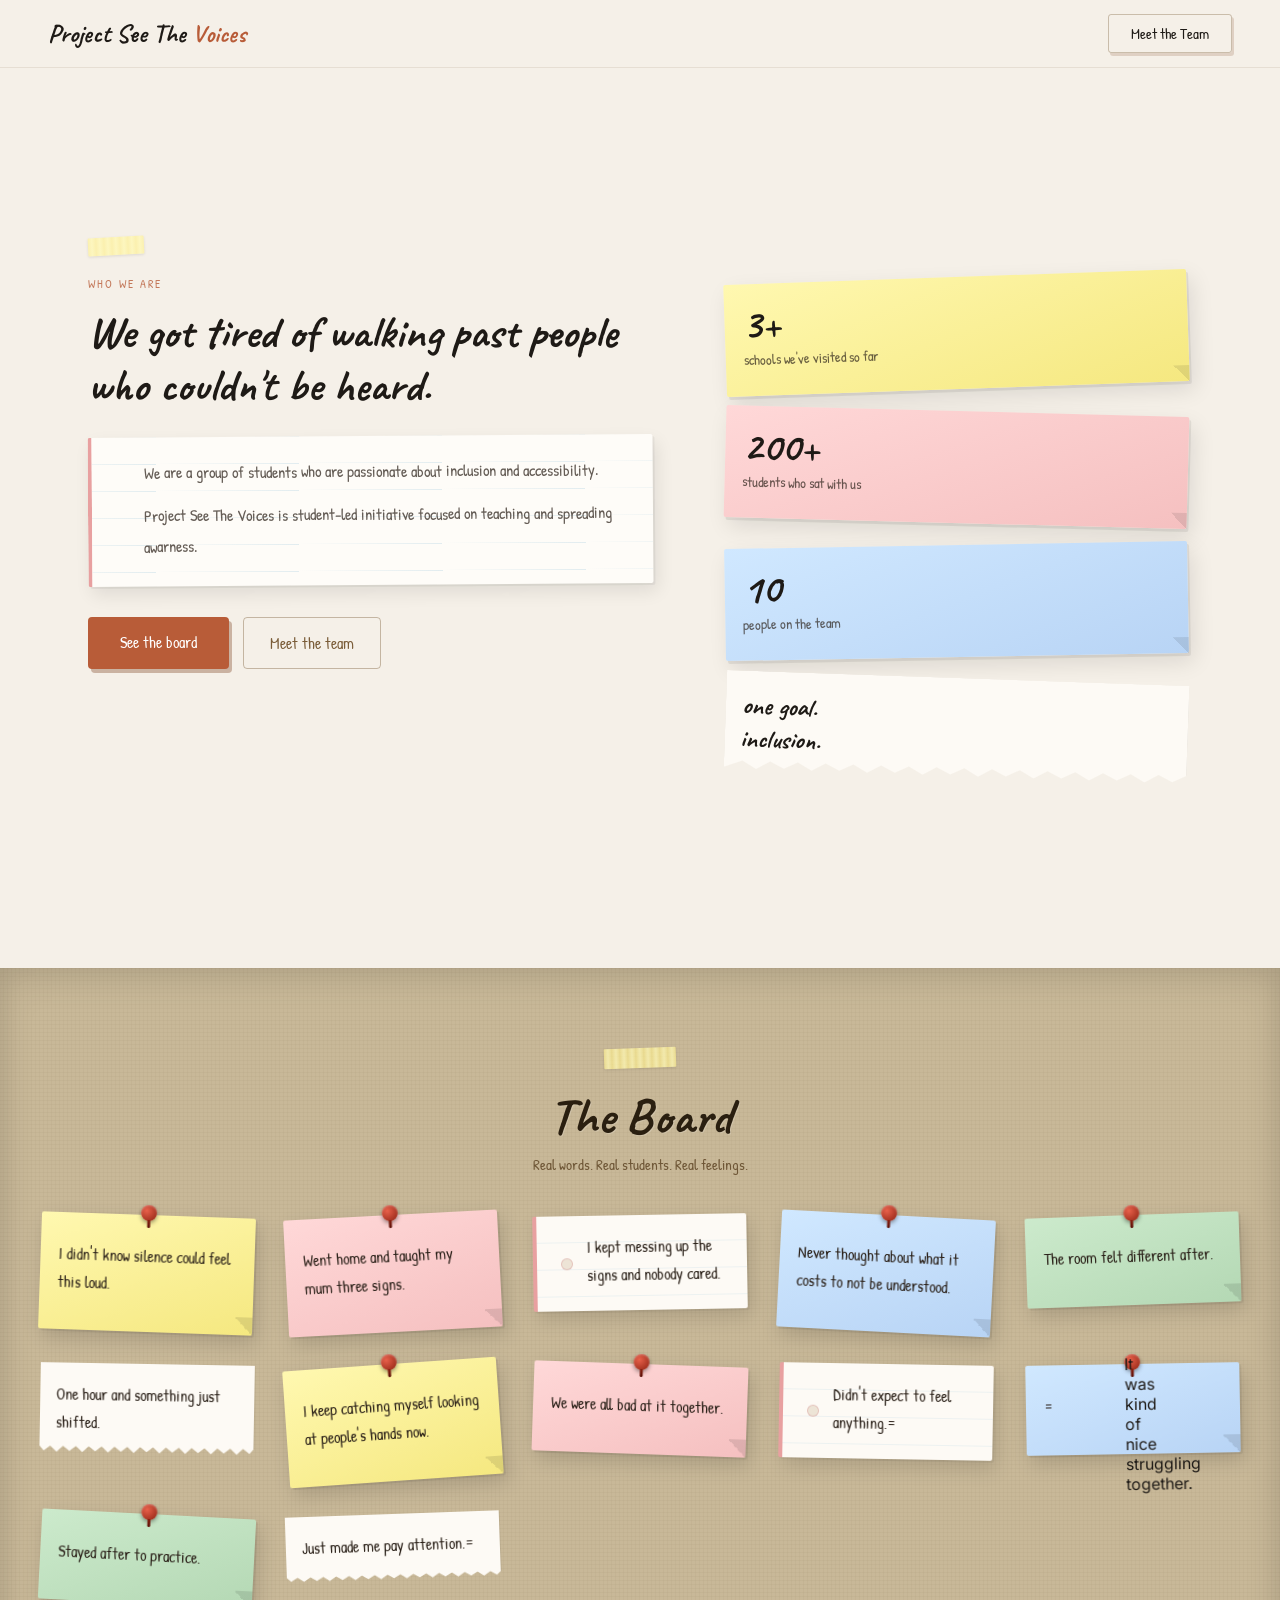
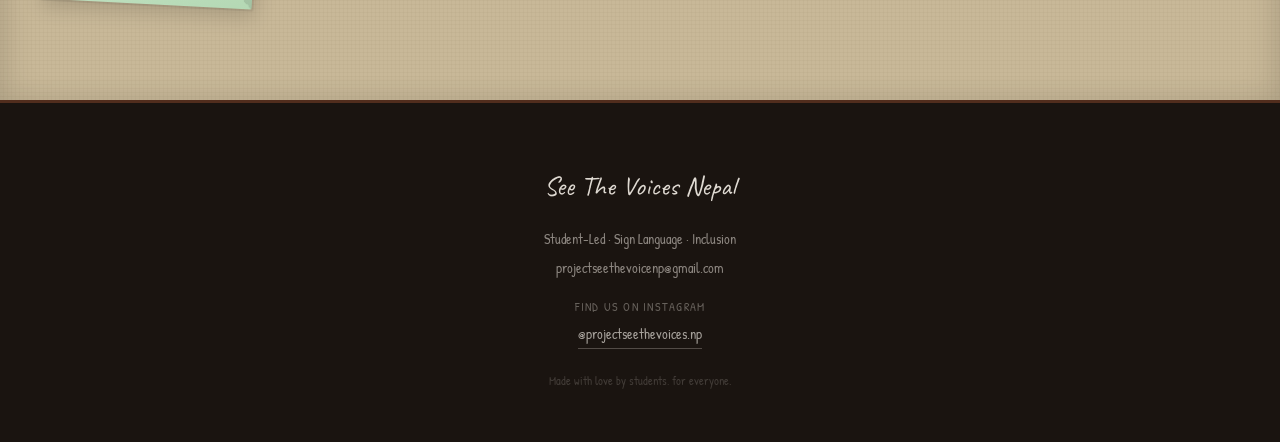
==== index.html @ e5a59760 "Adjusted the board" ====
<!DOCTYPE html>
<html lang="en">
<head>
  <meta charset="UTF-8" />
  <meta name="viewport" content="width=device-width, initial-scale=1.0"/>
  <title>Project See The Voices Nepal</title>
  <link rel="icon" type="image/png" href="images/logo.png" />
  <link rel="stylesheet" href="style.css" />
  <link href="https://fonts.googleapis.com/css2?family=Caveat:wght@400;600;700&family=Patrick+Hand&family=Inter:wght@300;400;500;600&display=swap" rel="stylesheet"/>
</head>
<body>

  <nav>
    <div class="nav-logo">Project See The<span> Voices</span></div>
    <a href="Sections/team.html" class="nav-team-btn">Meet the Team</a>
  </nav>

  <section class="about-section" id="about">
    <div class="about-inner">

      <div class="about-left">
        <div class="about-tape"></div>
        <p class="about-label">who we are</p>
        <h2>We got tired of walking past people who couldn't be heard.</h2>
        <div class="about-body-paper">
          <div class="paper-lines"></div>
          <p>We are a group of students who are passionate about inclusion and accessibility.</p>
          <p>Project See The Voices is student-led initiative focused on teaching and spreading awarness.</p>
        </div>
        <div class="about-btns">
          <a href="#board" class="btn-solid">See the board</a>
          <a href="Sections/team.html" class="btn-outline">Meet the team</a>
        </div>
      </div>

      <div class="about-right">

        <div class="about-note yellow" style="--r:-2deg;">
          <div class="stat-tape"></div>
          <span class="about-note-num">3+</span>
          <p>schools we've visited so far</p>
        </div>

        <div class="about-note pink" style="--r:1.5deg;">
          <div class="stat-tape"></div>
          <span class="about-note-num">200+</span>
          <p>students who sat with us</p>
        </div>

        <div class="about-note blue" style="--r:-1deg;">
          <div class="stat-tape"></div>
          <span class="about-note-num">10</span>
          <p>people on the team</p>
        </div>

        <div class="about-note-torn" style="--r:2deg;">
          <p>one goal.<br/>inclusion.</p>
        </div>

      </div>

    </div>
  </section>

  <section class="board-section" id="board">
    <div class="board-label">
      <div class="board-tape"></div>
      <h2>The Board</h2>
      <p>Real words. Real students. Real feelings.</p>
    </div>
    <div class="board" id="board-grid">

      <div class="note yellow" data-f="experience" style="--r:2deg;--delay:0s">
        <div class="pushpin"></div>
        <p>I didn't know silence could feel this loud.</p>
      </div>

      <div class="note pink" data-f="message" style="--r:-3deg;--delay:0.05s">
        <div class="pushpin"></div>
        <p>Went home and taught my mum three signs.</p>
      </div>

      <div class="note-paper" data-f="experience" style="--r:-1deg;--delay:0.1s">
        <div class="paper-lines"></div>
        <div class="paper-hole"></div>
        <p>I kept messing up the signs and nobody cared.</p>
      </div>

      <div class="note blue" data-f="learning" style="--r:3deg;--delay:0.15s">
        <div class="pushpin"></div>
        <p>Never thought about what it costs to not be understood.</p>
      </div>

      <div class="note green" data-f="message" style="--r:-2deg;--delay:0.2s">
        <div class="pushpin"></div>
        <p>The room felt different after.</p>
      </div>

      <div class="note-torn" data-f="message" style="--r:1deg;--delay:0.25s">
        <p>One hour and something just shifted.</p>
      </div>

      <div class="note yellow" data-f="learning" style="--r:-4deg;--delay:0.3s">
        <div class="pushpin"></div>
        <p>I keep catching myself looking at people's hands now.</p>
      </div>

      <div class="note pink" data-f="experience" style="--r:2deg;--delay:0.35s">
        <div class="pushpin"></div>
        <p>We were all bad at it together.</p>
      </div>

      <div class="note-paper" data-f="message" style="--r:1deg;--delay:0.4s">
        <div class="paper-lines"></div>
        <div class="paper-hole"></div>
        <p>Didn't expect to feel anything.=</p>
      </div>

      <div class="note blue" data-f="learning" style="--r:-1deg;--delay:0.45s">
        <div class="pushpin">It was kind of nice struggling together.</div>
        <p>=</p>
      </div>

      <div class="note green" data-f="experience" style="--r:3deg;--delay:0.5s">
        <div class="pushpin"></div>
        <p>Stayed after to practice.</p>
      </div>

      <div class="note-torn" data-f="experience" style="--r:-2deg;--delay:0.55s">
        <p>Just made me pay attention.=</p>
      </div>

    </div>
  </section>

  <footer id="contact">
    <p class="f-logo">See The Voices Nepal</p>
    <p>Student-Led · Sign Language · Inclusion</p>
    <p>projectseethevoicenp@gmail.com</p>
    <p class="f-insta-label">Find us on Instagram</p>
    <a href="https://www.instagram.com/projectseethevoices.np/" target="_blank" class="f-insta">@projectseethevoices.np</a>
    <p class="f-small">Made with love by students, for everyone.</p>
  </footer>

  <script src="script.js"></script>
</body>
</html>
---- style.css ----
*, *::before, *::after { box-sizing: border-box; margin: 0; padding: 0; }

:root {
  --cream: #F5F0E8;
  --beige: #EAE3D2;
  --brown: #7A5C38;
  --charcoal: #1E1A16;
  --terra: #B85C38;
  --yellow: #F9EFA0;
  --pink: #F5CECE;
  --blue: #C8DFF5;
  --green: #C8E8C8;
  --ink: #2A2018;
  --sh: rgba(30,20,10,0.13);
}

html { scroll-behavior: smooth; }

body {
  font-family: 'Inter', sans-serif;
  background: var(--cream);
  color: var(--charcoal);
  overflow-x: hidden;
}

nav {
  display: flex;
  align-items: center;
  justify-content: space-between;
  padding: 14px 48px;
  background: var(--cream);
  border-bottom: 1.5px solid rgba(122,92,56,0.12);
  position: sticky;
  top: 0;
  z-index: 300;
}

.nav-logo {
  font-family: 'Caveat', cursive;
  font-size: 1.6rem;
  font-weight: 700;
  color: var(--charcoal);
}
.nav-logo span { color: var(--terra); }

.nav-team-btn {
  font-family: 'Patrick Hand', cursive;
  font-size: 0.95rem;
  text-decoration: none;
  color: var(--charcoal);
  border: 1.5px solid rgba(122,92,56,0.35);
  padding: 8px 22px;
  border-radius: 3px;
  box-shadow: 2px 3px 0 rgba(122,60,30,0.18);
  transition: transform 0.15s, box-shadow 0.15s, background 0.15s;
  background: transparent;
}
.nav-team-btn:hover {
  background: var(--terra);
  color: #fff;
  border-color: var(--terra);
  transform: translate(-1px, -2px);
  box-shadow: 3px 5px 0 rgba(122,60,30,0.3);
}

.hero {
  min-height: 100vh;
  display: flex;
  flex-direction: column;
  align-items: center;
  justify-content: center;
  text-align: center;
  padding: 80px 24px 48px;
  position: relative;
  overflow: hidden;
  background: var(--cream);
}

.tape {
  position: absolute;
  height: 26px;
  border-radius: 1px;
  pointer-events: none;
  background: repeating-linear-gradient(
    90deg,
    rgba(255,240,140,0.55) 0px,
    rgba(255,248,180,0.72) 4px,
    rgba(255,240,140,0.55) 8px
  );
  box-shadow: 0 1px 3px rgba(0,0,0,0.08);
}
.t1 { width: 96px; top: 12%; left: 8%; transform: rotate(-11deg); }
.t2 { width: 72px; bottom: 18%; right: 7%; transform: rotate(7deg); }

.sticker {
  position: absolute;
  font-family: 'Patrick Hand', cursive;
  font-size: 0.88rem;
  padding: 10px 14px;
  border-radius: 2px;
  line-height: 1.5;
  pointer-events: none;
  box-shadow: 2px 2px 0 rgba(0,0,0,0.07), 3px 5px 14px rgba(0,0,0,0.1);
}
.sticker::after {
  content: '';
  position: absolute;
  bottom: 0; right: 0;
  width: 14px; height: 14px;
  background: linear-gradient(225deg, rgba(0,0,0,0.09) 50%, transparent 50%);
}
.st1 { background: var(--yellow); bottom: 22%; left: 5%; transform: rotate(-7deg); }
.st3 { background: var(--blue); top: 15%; left: 7%; transform: rotate(-2deg); font-size: 0.8rem; }

.hero-center { position: relative; z-index: 2; max-width: 660px; }

.hero-eyebrow {
  font-family: 'Patrick Hand', cursive;
  font-size: 0.82rem;
  letter-spacing: 0.14em;
  text-transform: uppercase;
  color: var(--brown);
  opacity: 0.7;
  margin-bottom: 20px;
}

.hero-center h1 {
  font-family: 'Caveat', cursive;
  font-size: clamp(3.6rem, 10vw, 7.2rem);
  font-weight: 700;
  line-height: 1.04;
  color: var(--charcoal);
  margin-bottom: 24px;
}
.hero-center h1 em {
  color: var(--terra);
  font-style: normal;
  text-decoration: underline;
  text-decoration-color: rgba(184,92,56,0.3);
  text-underline-offset: 6px;
  text-decoration-thickness: 3px;
}

.hero-headline-wrap {
  position: relative;
  display: inline-block;
  margin-bottom: 28px;
}

.headline-tape {
  width: 52px;
  height: 18px;
  border-radius: 1px;
  margin-bottom: 10px;
  transform: rotate(-2deg);
  background: repeating-linear-gradient(
    90deg,
    rgba(255,240,140,0.62) 0px,
    rgba(255,248,180,0.78) 4px,
    rgba(255,240,140,0.62) 8px
  );
  box-shadow: 0 1px 3px rgba(0,0,0,0.1);
}

.hero-note {
  position: relative;
  background: #FEFCF8;
  max-width: 440px;
  margin: 0 auto 36px;
  padding: 18px 20px 22px 20px;
  border-radius: 2px;
  border-left: 4px solid #E8A0A0;
  box-shadow: 2px 2px 0 rgba(0,0,0,0.05), 4px 8px 18px rgba(0,0,0,0.1);
  transform: rotate(-0.5deg);
  text-align: left;
  overflow: hidden;
}

.hero-note-lines {
  position: absolute;
  inset: 0;
  background-image: repeating-linear-gradient(
    transparent, transparent 26px,
    rgba(160,200,220,0.3) 27px
  );
  pointer-events: none;
}

.hero-note p {
  font-family: 'Patrick Hand', cursive;
  font-size: 1rem;
  line-height: 1.85;
  color: var(--ink);
  opacity: 0.78;
  position: relative;
  z-index: 1;
}

.hero-btns { display: flex; gap: 14px; justify-content: center; flex-wrap: wrap; }

.btn-solid {
  background: var(--terra);
  color: #fff;
  padding: 14px 32px;
  border-radius: 4px;
  text-decoration: none;
  font-family: 'Patrick Hand', cursive;
  font-size: 1rem;
  box-shadow: 3px 4px 0 rgba(122,60,30,0.35);
  transition: transform 0.15s, box-shadow 0.15s;
}
.btn-solid:hover { transform: translate(-1px,-2px); box-shadow: 4px 6px 0 rgba(122,60,30,0.35); }
.btn-solid:active { transform: translate(1px,1px); box-shadow: 1px 2px 0 rgba(122,60,30,0.35); }

.btn-outline {
  background: transparent;
  color: var(--brown);
  padding: 14px 26px;
  border-radius: 4px;
  text-decoration: none;
  font-family: 'Patrick Hand', cursive;
  font-size: 1rem;
  border: 1.5px solid rgba(122,92,56,0.4);
  transition: background 0.2s, border-color 0.2s;
}
.btn-outline:hover { background: rgba(122,92,56,0.06); border-color: var(--brown); }

.about-section {
  min-height: 100vh;
  padding: 88px 52px 96px 48px;
  background: var(--cream);
  border-top: none;
  display: flex;
  align-items: center;
}

.about-inner {
  max-width: 1100px;
  margin: 0 auto;
  display: grid;
  grid-template-columns: 1.1fr 0.9fr;
  gap: 72px;
  align-items: start;
  width: 100%;
}

.about-left { position: relative; }

.about-tape {
  width: 56px;
  height: 18px;
  margin-bottom: 20px;
  transform: rotate(-3deg);
  border-radius: 1px;
  background: repeating-linear-gradient(
    90deg,
    rgba(255,240,140,0.62) 0px,
    rgba(255,248,180,0.78) 4px,
    rgba(255,240,140,0.62) 8px
  );
  box-shadow: 0 1px 3px rgba(0,0,0,0.1);
}

.about-label {
  font-family: 'Patrick Hand', cursive;
  font-size: 0.78rem;
  letter-spacing: 0.16em;
  text-transform: uppercase;
  color: var(--terra);
  opacity: 0.8;
  margin-bottom: 14px;
}

.about-left h2 {
  font-family: 'Caveat', cursive;
  font-size: clamp(1.9rem, 3.8vw, 2.8rem);
  font-weight: 700;
  color: var(--charcoal);
  line-height: 1.18;
  margin-bottom: 24px;
}

.about-body-paper {
  position: relative;
  background: #FEFCF8;
  padding: 20px 20px 24px 52px;
  border-left: 4px solid #E8A0A0;
  border-radius: 2px;
  box-shadow: 2px 2px 0 rgba(0,0,0,0.05), 4px 8px 18px rgba(0,0,0,0.09);
  transform: rotate(-0.4deg);
  overflow: hidden;
  margin-bottom: 32px;
}
.about-body-paper .paper-lines {
  position: absolute; inset: 0;
  background-image: repeating-linear-gradient(
    transparent, transparent 26px,
    rgba(160,200,220,0.3) 27px
  );
  pointer-events: none;
}
.about-body-paper p {
  font-family: 'Patrick Hand', cursive;
  font-size: 1.02rem;
  line-height: 1.9;
  color: var(--ink);
  opacity: 0.72;
  margin-bottom: 12px;
  position: relative;
  z-index: 1;
}
.about-body-paper p:last-child { margin-bottom: 0; }

.about-btns {
  display: flex;
  gap: 14px;
  flex-wrap: wrap;
}

.about-right {
  display: flex;
  flex-direction: column;
  gap: 22px;
  padding-top: 40px;
}

.about-note {
  padding: 20px 18px 26px;
  border-radius: 2px;
  box-shadow: 2px 3px 0 rgba(0,0,0,0.07), 5px 9px 22px rgba(0,0,0,0.1);
  transform: rotate(var(--r, 0deg));
  transition: transform 0.2s cubic-bezier(0.34,1.56,0.64,1);
  position: relative;
}
.about-note::after {
  content: '';
  position: absolute;
  bottom: 0; right: 0;
  width: 16px; height: 16px;
  background: linear-gradient(225deg, rgba(0,0,0,0.09) 50%, transparent 50%);
}
.about-note:hover {
  transform: rotate(0deg) scale(1.03) translateY(-3px);
  z-index: 10;
}
.about-note.yellow { background: linear-gradient(160deg, #FFF8B0, #F5E880); }
.about-note.pink   { background: linear-gradient(160deg, #FFD8D8, #F5C0C0); }
.about-note.blue   { background: linear-gradient(160deg, #D0E8FF, #B8D4F5); }

.about-note-num {
  font-family: 'Caveat', cursive;
  font-size: 2.6rem;
  font-weight: 700;
  color: var(--charcoal);
  line-height: 1;
  display: block;
  margin-bottom: 4px;
}

.about-note p {
  font-family: 'Patrick Hand', cursive;
  font-size: 0.9rem;
  color: var(--ink);
  opacity: 0.7;
  line-height: 1.4;
}

.about-note-torn {
  background: #FDFAF5;
  padding: 18px 16px 28px;
  box-shadow: 2px 2px 0 rgba(0,0,0,0.05), 4px 8px 18px rgba(0,0,0,0.1);
  transform: rotate(var(--r, 0deg));
  transition: transform 0.2s cubic-bezier(0.34,1.56,0.64,1);
  clip-path: polygon(
    0 0, 100% 0, 100% 80%,
    97% 86%, 94% 80%, 91% 87%, 88% 80%, 85% 86%, 82% 80%,
    79% 87%, 76% 80%, 73% 86%, 70% 80%, 67% 87%, 64% 80%,
    61% 86%, 58% 80%, 55% 87%, 52% 80%, 49% 86%, 46% 80%,
    43% 87%, 40% 80%, 37% 86%, 34% 80%, 31% 87%, 28% 80%,
    25% 86%, 22% 80%, 19% 87%, 16% 80%, 13% 86%, 10% 80%,
    7% 87%, 4% 80%, 0 86%
  );
}
.about-note-torn:hover {
  transform: rotate(0deg) scale(1.03) translateY(-3px);
  z-index: 10;
}
.about-note-torn p {
  font-family: 'Caveat', cursive;
  font-size: 1.6rem;
  font-weight: 700;
  color: var(--charcoal);
  line-height: 1.3;
}

.board-section {
  padding: 80px 40px 96px;
  background-color: #C8B898;
  background-image:
    repeating-linear-gradient(0deg, transparent, transparent 3px, rgba(100,80,40,0.045) 3px, rgba(100,80,40,0.045) 4px),
    repeating-linear-gradient(90deg, transparent, transparent 3px, rgba(100,80,40,0.045) 3px, rgba(100,80,40,0.045) 4px);
  box-shadow: inset 0 8px 36px rgba(0,0,0,0.12), inset 0 -4px 24px rgba(0,0,0,0.05);
}

.board-label { text-align: center; margin-bottom: 40px; }

.board-tape {
  width: 72px;
  height: 20px;
  margin: 0 auto 16px;
  transform: rotate(-2deg);
  border-radius: 1px;
  background: repeating-linear-gradient(
    90deg,
    rgba(255,240,140,0.62) 0px,
    rgba(255,248,180,0.78) 4px,
    rgba(255,240,140,0.62) 8px
  );
  box-shadow: 0 1px 3px rgba(0,0,0,0.1);
}

.board-label h2 {
  font-family: 'Caveat', cursive;
  font-size: 3.2rem;
  font-weight: 700;
  color: #2A1F10;
  margin-bottom: 6px;
  text-shadow: 1px 1px 0 rgba(255,255,255,0.18);
}
.board-label p {
  font-family: 'Patrick Hand', cursive;
  font-size: 0.95rem;
  color: #5A4020;
  opacity: 0.8;
}

.filters {
  display: flex;
  gap: 10px;
  justify-content: center;
  flex-wrap: wrap;
  margin-bottom: 48px;
}

.f {
  padding: 7px 20px;
  border-radius: 3px;
  border: 1.5px solid rgba(90,64,32,0.3);
  background: rgba(245,240,232,0.75);
  font-family: 'Patrick Hand', cursive;
  font-size: 0.9rem;
  color: #5A4020;
  cursor: pointer;
  transition: all 0.15s;
  box-shadow: 1px 2px 4px rgba(0,0,0,0.1);
}
.f:hover { background: rgba(245,240,232,0.96); transform: translateY(-1px); }
.f.active {
  background: var(--terra);
  border-color: var(--terra);
  color: #fff;
  box-shadow: 2px 3px 0 rgba(122,60,30,0.4);
}

.board {
  display: grid;
  grid-template-columns: repeat(auto-fill, minmax(210px, 1fr));
  gap: 32px;
  max-width: 1200px;
  margin: 0 auto;
  align-items: start;
}

.note, .note-paper, .note-torn {
  transform: rotate(var(--r, 0deg));
  animation: popIn 0.35s cubic-bezier(0.34,1.56,0.64,1) both;
  animation-delay: var(--delay, 0s);
  transition: transform 0.2s cubic-bezier(0.34,1.56,0.64,1), box-shadow 0.2s ease;
  position: relative;
  cursor: default;
}
.note:hover, .note-paper:hover, .note-torn:hover {
  transform: rotate(0deg) scale(1.06) translateY(-5px);
  z-index: 30;
}
.note.hidden, .note-paper.hidden, .note-torn.hidden { display: none; }

@keyframes popIn {
  from { opacity: 0; transform: rotate(var(--r,0deg)) scale(0.82) translateY(12px); }
  to   { opacity: 1; transform: rotate(var(--r,0deg)) scale(1) translateY(0); }
}

.note {
  padding: 28px 18px 34px;
  border-radius: 2px;
  box-shadow: 2px 2px 0 rgba(0,0,0,0.07), 4px 8px 20px rgba(0,0,0,0.15);
}
.note::after {
  content: '';
  position: absolute;
  bottom: 0; right: 0;
  width: 18px; height: 18px;
  background: linear-gradient(225deg, rgba(0,0,0,0.1) 50%, transparent 50%);
}
.note.yellow { background: linear-gradient(160deg, #FFF8B0, #F5E880); }
.note.pink   { background: linear-gradient(160deg, #FFD8D8, #F5C0C0); }
.note.blue   { background: linear-gradient(160deg, #D0E8FF, #B8D4F5); }
.note.green  { background: linear-gradient(160deg, #CCEACC, #B4D8B4); }

.note p, .note-paper p, .note-torn p {
  font-family: 'Patrick Hand', cursive;
  font-size: 1.02rem;
  line-height: 1.7;
  color: var(--ink);
}

.pushpin {
  position: absolute;
  top: -10px; left: 50%;
  transform: translateX(-50%);
  width: 16px; height: 16px;
  background: radial-gradient(circle at 35% 35%, #E8604A, #8B2010);
  border-radius: 50%;
  box-shadow: 0 2px 4px rgba(0,0,0,0.4), inset 0 1px 2px rgba(255,255,255,0.3);
  z-index: 2;
}
.pushpin::after {
  content: '';
  position: absolute;
  bottom: -7px; left: 50%;
  transform: translateX(-50%);
  width: 3px; height: 8px;
  background: linear-gradient(to bottom, #8B2010, #5A1008);
  border-radius: 0 0 3px 3px;
}

.corner-doodle {
  position: absolute;
  bottom: 8px; right: 10px;
  font-size: 0.9rem;
  opacity: 0.22;
}

.note-paper {
  background: #FDFAF5;
  border-radius: 2px;
  padding: 18px 16px 22px 50px;
  box-shadow: 2px 2px 0 rgba(0,0,0,0.05), 4px 8px 20px rgba(0,0,0,0.13);
  border-left: 4px solid #E8A0A0;
  overflow: hidden;
}
.paper-lines {
  position: absolute; inset: 0;
  background-image: repeating-linear-gradient(
    transparent, transparent 26px,
    rgba(160,200,220,0.35) 27px
  );
  pointer-events: none;
}
.paper-hole {
  position: absolute;
  top: 50%; left: 24px;
  transform: translateY(-50%);
  width: 12px; height: 12px;
  border-radius: 50%;
  border: 1.5px solid rgba(220,160,160,0.5);
  background: rgba(212,196,168,0.4);
}
.note-paper p { position: relative; z-index: 1; }

.note-torn {
  background: #FDFAF5;
  padding: 18px 16px 28px;
  box-shadow: 2px 2px 0 rgba(0,0,0,0.05), 4px 8px 20px rgba(0,0,0,0.13);
  clip-path: polygon(
    0 0, 100% 0, 100% 82%,
    98% 87%, 95% 82%, 92% 88%, 89% 82%, 86% 87%, 83% 82%,
    80% 88%, 77% 82%, 74% 87%, 71% 82%, 68% 88%, 65% 82%,
    62% 87%, 59% 82%, 56% 88%, 53% 82%, 50% 87%, 47% 82%,
    44% 88%, 41% 82%, 38% 87%, 35% 82%, 32% 88%, 29% 82%,
    26% 87%, 23% 82%, 20% 88%, 17% 82%, 14% 87%, 11% 82%,
    8% 88%, 5% 82%, 2% 87%, 0 82%
  );
}

.photo-section {
  padding: 88px 40px;
  background: var(--cream);
}

.photo-label { text-align: center; margin-bottom: 52px; }
.photo-label h2 {
  font-family: 'Caveat', cursive;
  font-size: 2.8rem;
  font-weight: 700;
  color: var(--charcoal);
  margin-bottom: 8px;
}
.photo-label p {
  font-family: 'Patrick Hand', cursive;
  font-size: 0.95rem;
  color: var(--brown);
  opacity: 0.7;
}

.photo-wall {
  display: flex;
  flex-wrap: wrap;
  gap: 44px;
  justify-content: center;
  max-width: 860px;
  margin: 0 auto;
  align-items: flex-end;
}

.polaroid {
  background: #FEFCF8;
  padding: 10px 10px 48px;
  box-shadow: 3px 3px 0 rgba(0,0,0,0.06), 6px 10px 28px rgba(0,0,0,0.15);
  border-radius: 1px;
  transform: rotate(var(--r, 0deg));
  transition: transform 0.2s cubic-bezier(0.34,1.56,0.64,1), box-shadow 0.2s ease;
  position: relative;
  text-align: center;
  width: 185px;
}
.polaroid:hover {
  transform: rotate(0deg) scale(1.07) translateY(-6px);
  z-index: 20;
  box-shadow: 6px 14px 40px rgba(0,0,0,0.2);
}

.pol-img {
  background: #D4C4A8;
  height: 145px;
  border-radius: 1px;
  overflow: hidden;
  margin-bottom: 0;
}

.pol-img img {
  width: 100%;
  height: 100%;
  object-fit: cover;
  display: block;
}

.polaroid p {
  font-family: 'Patrick Hand', cursive;
  font-size: 0.95rem;
  color: #5A4020;
  line-height: 1.4;
  padding-top: 10px;
}
.polaroid small { font-size: 0.78rem; opacity: 0.65; }

.pol-tape {
  position: absolute;
  top: -11px; left: 50%;
  transform: translateX(-50%) rotate(-1.5deg);
  width: 58px; height: 20px;
  border-radius: 1px;
  background: repeating-linear-gradient(
    90deg,
    rgba(255,240,140,0.62) 0px,
    rgba(255,248,180,0.78) 4px,
    rgba(255,240,140,0.62) 8px
  );
  box-shadow: 0 1px 3px rgba(0,0,0,0.1);
}

footer {
  background: #1A1410;
  color: rgba(245,240,232,0.52);
  padding: 56px 24px 48px;
  text-align: center;
  border-top: 3px solid rgba(184,92,56,0.35);
}
.f-logo {
  font-family: 'Caveat', cursive;
  font-size: 1.7rem;
  color: rgba(245,240,232,0.9);
  margin-bottom: 12px;
}
footer p {
  font-family: 'Patrick Hand', cursive;
  font-size: 0.9rem;
  line-height: 2;
}
.f-insta-label {
  font-family: 'Patrick Hand', cursive;
  font-size: 0.78rem;
  letter-spacing: 0.1em;
  text-transform: uppercase;
  color: rgba(245,240,232,0.35);
  margin-top: 12px;
}

.f-insta {
  display: inline-block;
  font-family: 'Patrick Hand', cursive;
  font-size: 0.9rem;
  color: rgba(245,240,232,0.65);
  text-decoration: none;
  border-bottom: 1px solid rgba(245,240,232,0.25);
  transition: color 0.2s, border-color 0.2s;
  line-height: 2;
}
.f-insta:hover { color: rgba(245,240,232,0.95); border-color: rgba(245,240,232,0.6); }

.f-small { margin-top: 20px; opacity: 0.35; font-size: 0.78rem; }

@media (max-width: 768px) {
  nav {
    padding: 14px 20px;
  }

  .nav-team-btn {
    padding: 60px 20px 72px;
    min-height: unset;
  }

  .about-inner {
    grid-template-columns: 1fr;
    gap: 40px;
  }

  .about-right {
    padding-top: 0;
    flex-direction: row;
    flex-wrap: wrap;
    justify-content: center;
  }

  .about-note {
    width: calc(50% - 12px);
  }

  .about-note-torn {
    width: 100%;
  }

  .board-section {
    padding: 60px 20px;
  }

  .board {
    grid-template-columns: repeat(auto-fill, minmax(140px, 1fr));
    gap: 20px;
  }

  .photo-section {
    padding: 60px 2px;
  }

  .photo-wall {
    gap: 24px;
  }

  .polaroid {
    width: 140px;
  }
}

@media (max-width: 480px) {
  .about-right { flex-direction: column; }
  .about-note { width: 100%; }
  .board { grid-template-columns: 1fr 1fr;
  gap: 16px;}
}
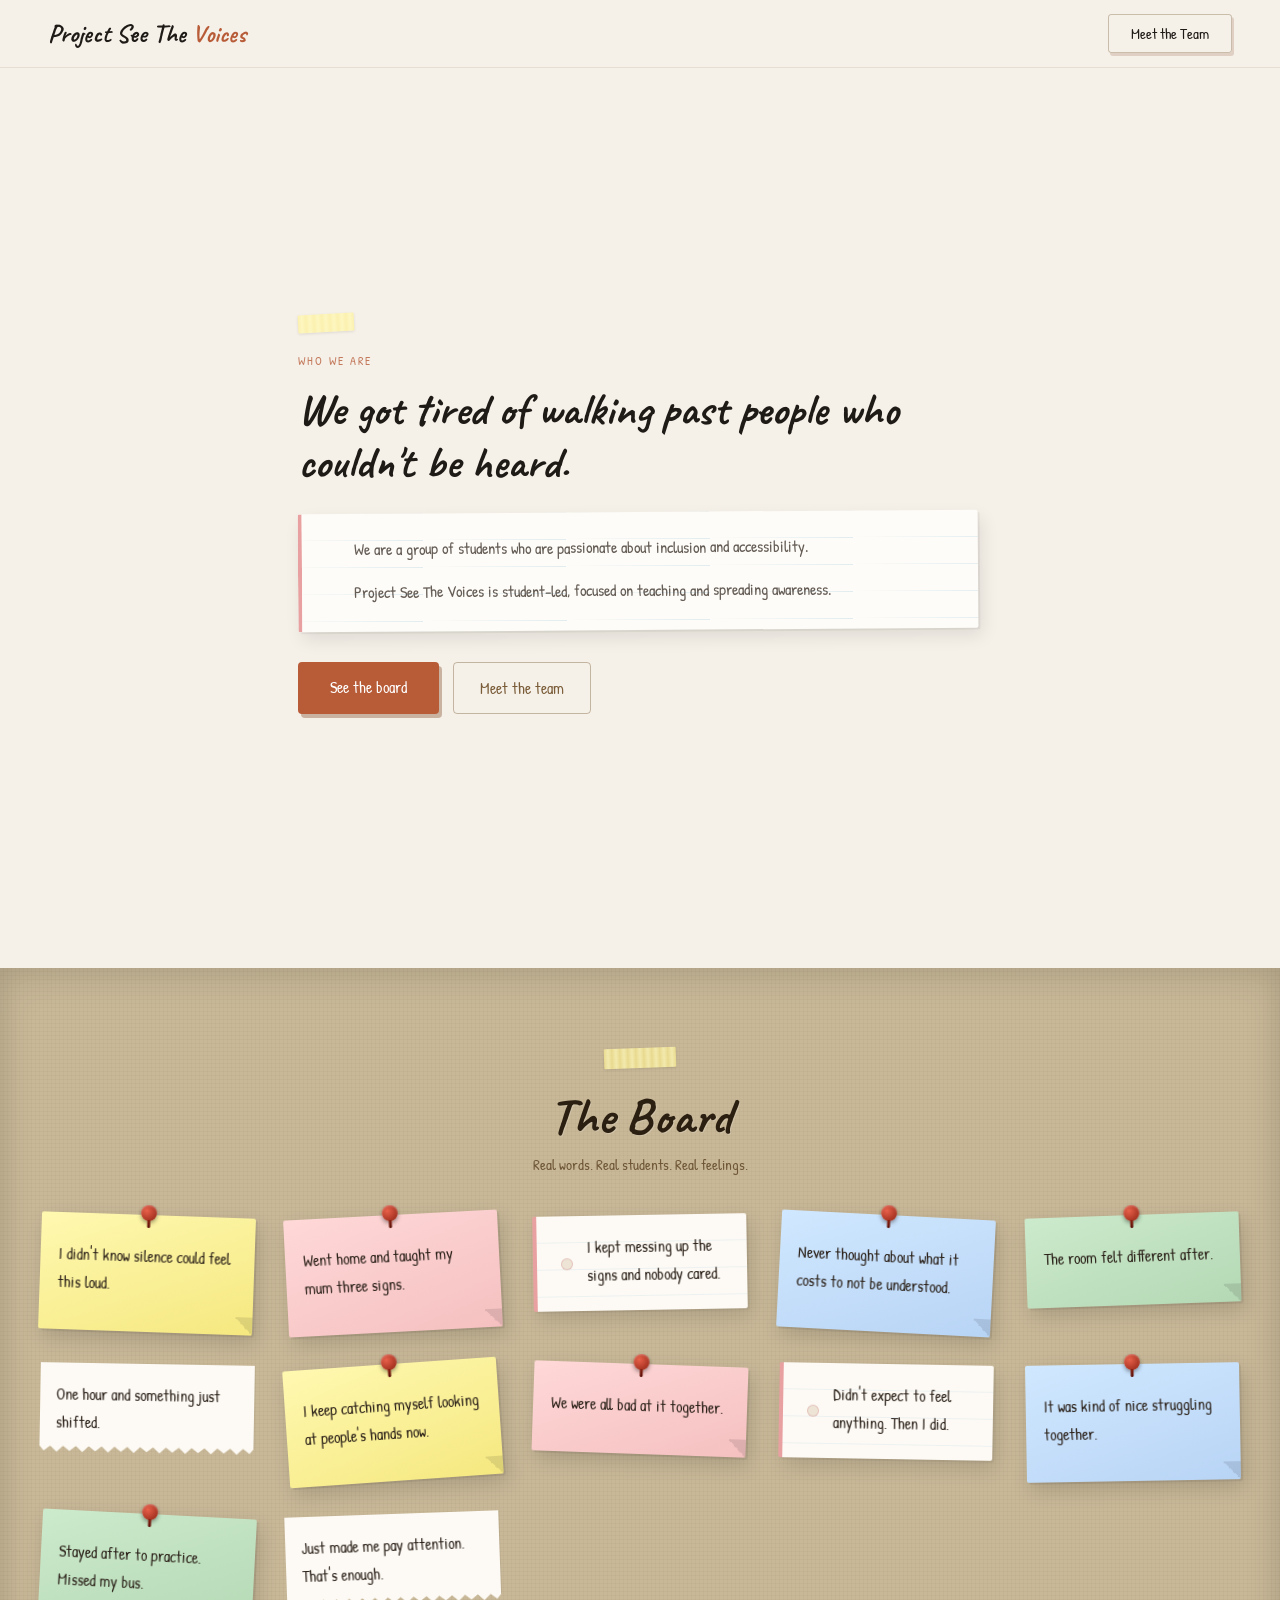
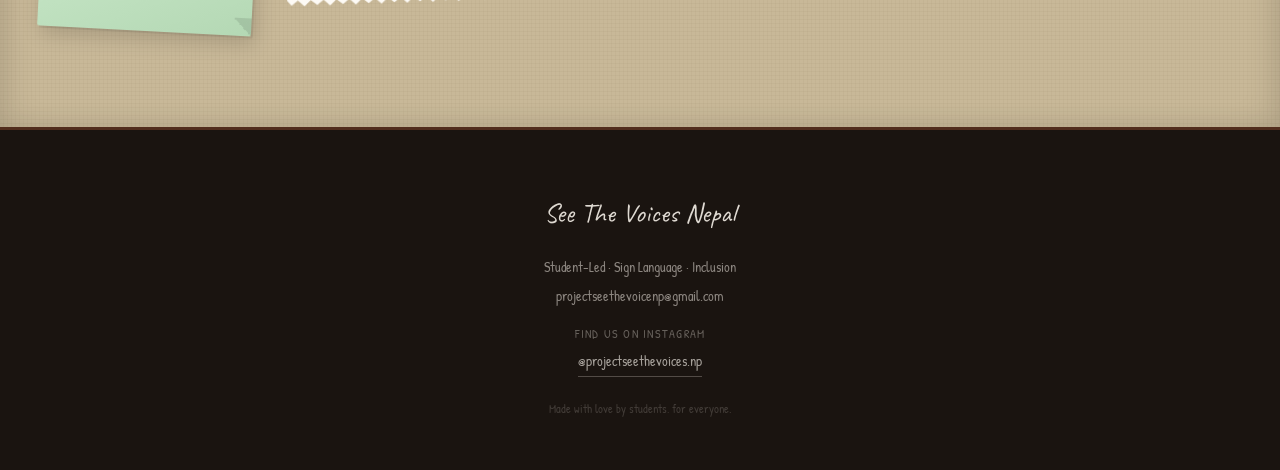
==== commit 3abc359f: "Fixed some bugs" ====
--- a/index.html
+++ b/index.html
@@ -25,38 +25,12 @@
         <div class="about-body-paper">
           <div class="paper-lines"></div>
           <p>We are a group of students who are passionate about inclusion and accessibility.</p>
-          <p>Project See The Voices is student-led initiative focused on teaching and spreading awarness.</p>
+          <p>Project See The Voices is student-led, focused on teaching and spreading awareness.</p>
         </div>
         <div class="about-btns">
           <a href="#board" class="btn-solid">See the board</a>
           <a href="Sections/team.html" class="btn-outline">Meet the team</a>
         </div>
-      </div>
-
-      <div class="about-right">
-
-        <div class="about-note yellow" style="--r:-2deg;">
-          <div class="stat-tape"></div>
-          <span class="about-note-num">3+</span>
-          <p>schools we've visited so far</p>
-        </div>
-
-        <div class="about-note pink" style="--r:1.5deg;">
-          <div class="stat-tape"></div>
-          <span class="about-note-num">200+</span>
-          <p>students who sat with us</p>
-        </div>
-
-        <div class="about-note blue" style="--r:-1deg;">
-          <div class="stat-tape"></div>
-          <span class="about-note-num">10</span>
-          <p>people on the team</p>
-        </div>
-
-        <div class="about-note-torn" style="--r:2deg;">
-          <p>one goal.<br/>inclusion.</p>
-        </div>
-
       </div>
 
     </div>
@@ -113,21 +87,21 @@
       <div class="note-paper" data-f="message" style="--r:1deg;--delay:0.4s">
         <div class="paper-lines"></div>
         <div class="paper-hole"></div>
-        <p>Didn't expect to feel anything.=</p>
+        <p>Didn't expect to feel anything. Then I did.</p>
       </div>
 
       <div class="note blue" data-f="learning" style="--r:-1deg;--delay:0.45s">
-        <div class="pushpin">It was kind of nice struggling together.</div>
-        <p>=</p>
+        <div class="pushpin"></div>
+        <p>It was kind of nice struggling together.</p>
       </div>
 
       <div class="note green" data-f="experience" style="--r:3deg;--delay:0.5s">
         <div class="pushpin"></div>
-        <p>Stayed after to practice.</p>
+        <p>Stayed after to practice. Missed my bus.</p>
       </div>
 
       <div class="note-torn" data-f="experience" style="--r:-2deg;--delay:0.55s">
-        <p>Just made me pay attention.=</p>
+        <p>Just made me pay attention. That's enough.</p>
       </div>
 
     </div>
--- a/style.css
+++ b/style.css
@@ -235,12 +235,8 @@
 }
 
 .about-inner {
-  max-width: 1100px;
+  max-width: 680px;
   margin: 0 auto;
-  display: grid;
-  grid-template-columns: 1.1fr 0.9fr;
-  gap: 72px;
-  align-items: start;
   width: 100%;
 }
 
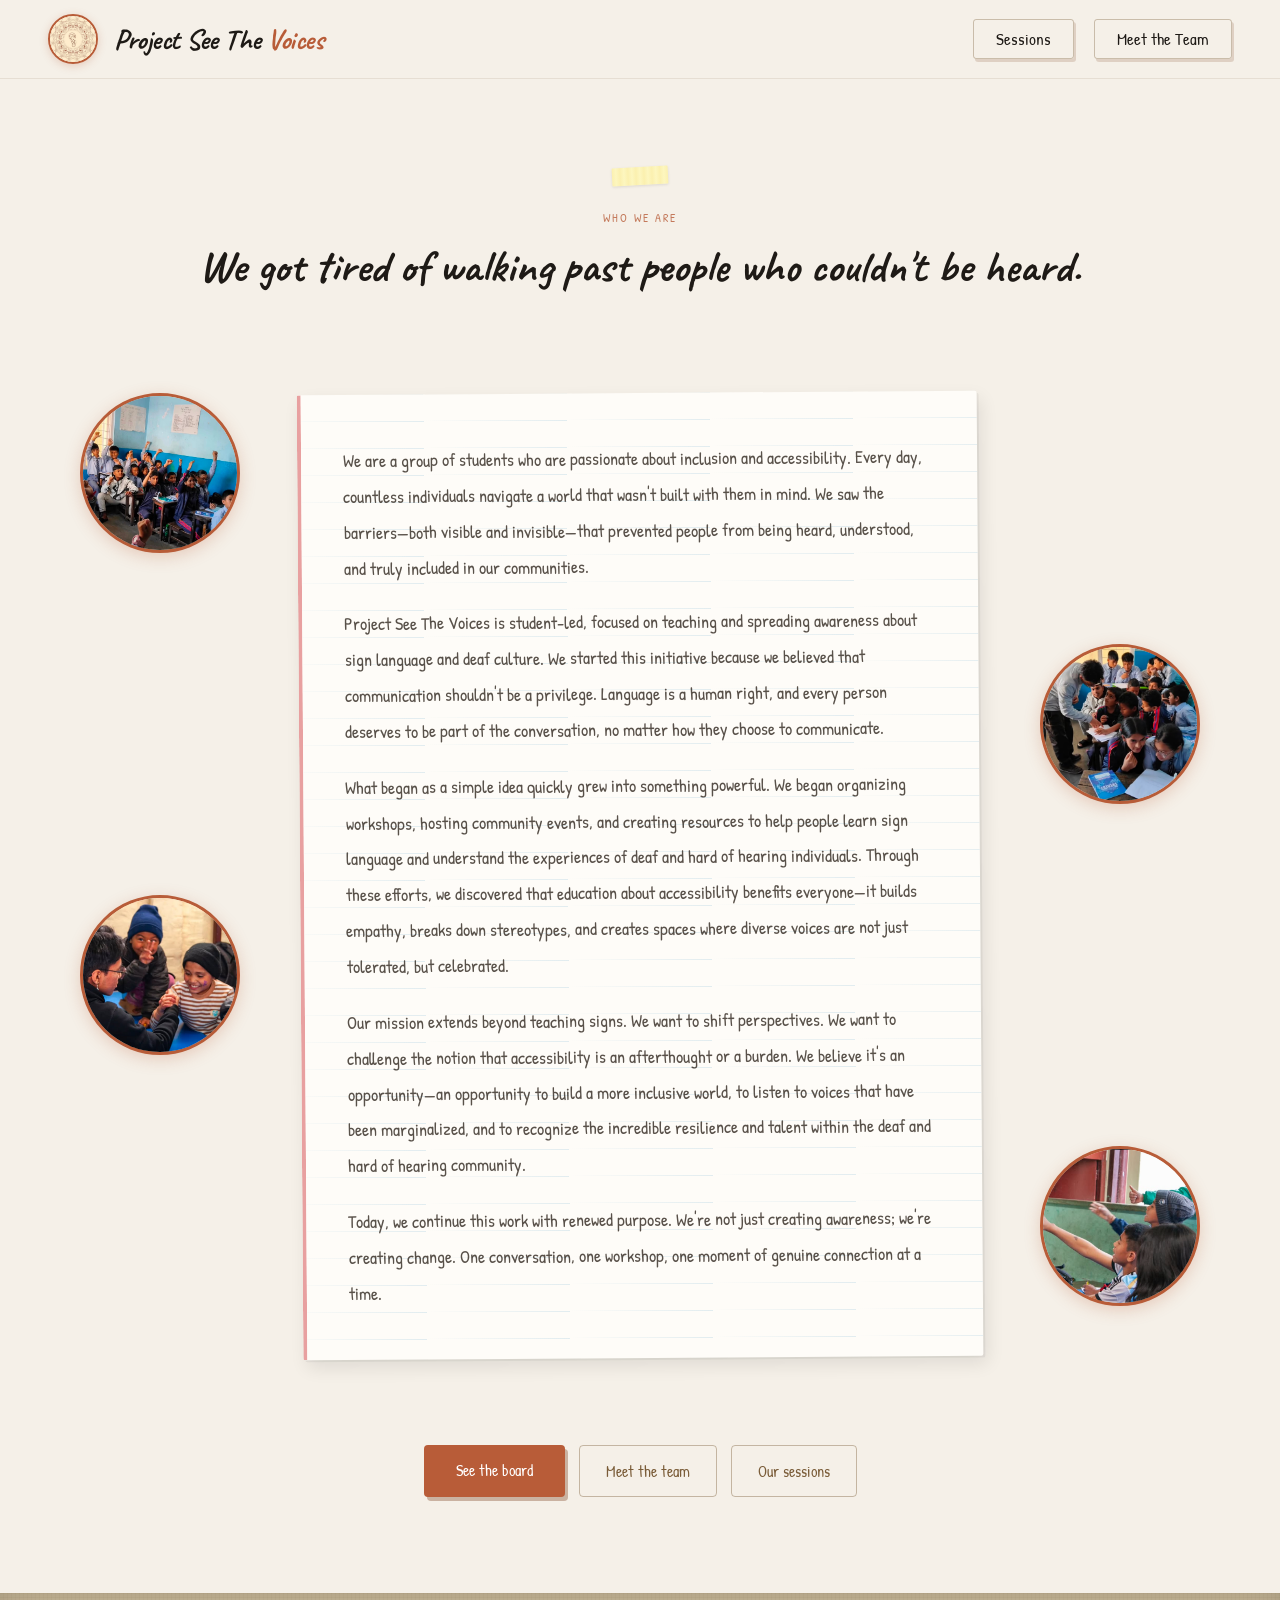
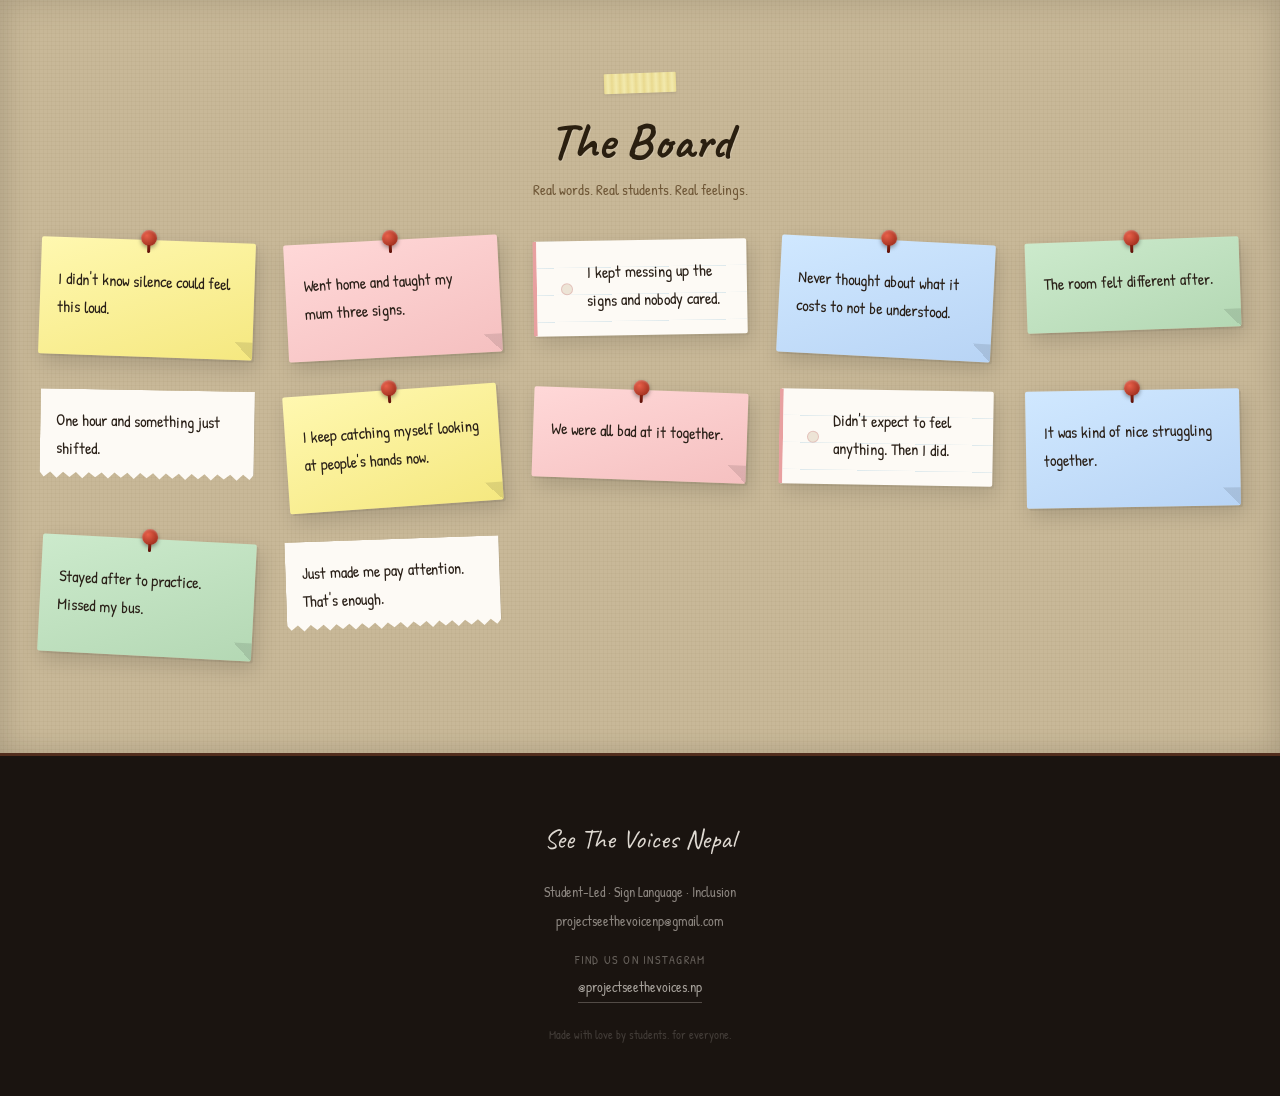
==== commit a19ad196: "Edited css files and created global.css for common nav features. Added logo side of nav, edited the " ====
--- a/index.html
+++ b/index.html
@@ -11,28 +11,55 @@
 <body>
 
   <nav>
+    <div class="nav-left">
+    <img class="nav-logo-img" src="images/logo.png">
     <div class="nav-logo">Project See The<span> Voices</span></div>
+    </div>
+    <div class="nav-right">
+    <a href="Sections/sessions.html" class="nav-team-btn">Sessions</a>
     <a href="Sections/team.html" class="nav-team-btn">Meet the Team</a>
+    </div>
   </nav>
 
   <section class="about-section" id="about">
     <div class="about-inner">
-
-      <div class="about-left">
+      <div class="about-header">
         <div class="about-tape"></div>
         <p class="about-label">who we are</p>
         <h2>We got tired of walking past people who couldn't be heard.</h2>
-        <div class="about-body-paper">
-          <div class="paper-lines"></div>
-          <p>We are a group of students who are passionate about inclusion and accessibility.</p>
-          <p>Project See The Voices is student-led, focused on teaching and spreading awareness.</p>
+      </div>
+
+      <div class="about-content-wrapper">
+        <div class="about-image about-image-1">
+          <img src="images/index-photos/image1.jpg" alt="Team moment 1">
         </div>
-        <div class="about-btns">
-          <a href="#board" class="btn-solid">See the board</a>
-          <a href="Sections/team.html" class="btn-outline">Meet the team</a>
+
+        <div class="about-image about-image-2">
+          <img src="images/index-photos/image2.jpg" alt="Team moment 2">
+        </div>
+
+        <div class="about-image about-image-3">
+          <img src="images/index-photos/image3.jpg" alt="Team moment 3">
+        </div>
+
+        <div class="about-image about-image-4">
+          <img src="images/index-photos/image4.jpg" alt="Team moment 4">
+        </div>
+
+        <div class="about-essay">
+          <p>We are a group of students who are passionate about inclusion and accessibility. Every day, countless individuals navigate a world that wasn't built with them in mind. We saw the barriers—both visible and invisible—that prevented people from being heard, understood, and truly included in our communities.</p>
+          <p>Project See The Voices is student-led, focused on teaching and spreading awareness about sign language and deaf culture. We started this initiative because we believed that communication shouldn't be a privilege. Language is a human right, and every person deserves to be part of the conversation, no matter how they choose to communicate.</p>
+          <p>What began as a simple idea quickly grew into something powerful. We began organizing workshops, hosting community events, and creating resources to help people learn sign language and understand the experiences of deaf and hard of hearing individuals. Through these efforts, we discovered that education about accessibility benefits everyone—it builds empathy, breaks down stereotypes, and creates spaces where diverse voices are not just tolerated, but celebrated.</p>
+          <p>Our mission extends beyond teaching signs. We want to shift perspectives. We want to challenge the notion that accessibility is an afterthought or a burden. We believe it's an opportunity—an opportunity to build a more inclusive world, to listen to voices that have been marginalized, and to recognize the incredible resilience and talent within the deaf and hard of hearing community.</p>
+          <p>Today, we continue this work with renewed purpose. We're not just creating awareness; we're creating change. One conversation, one workshop, one moment of genuine connection at a time.</p>
         </div>
       </div>
 
+      <div class="about-btns">
+        <a href="#board" class="btn-solid">See the board</a>
+        <a href="Sections/team.html" class="btn-outline">Meet the team</a>
+        <a href="Sections/sessions.html" class="btn-outline">Our sessions</a>
+      </div>
     </div>
   </section>
 
--- a/style.css
+++ b/style.css
@@ -1,51 +1,12 @@
-*, *::before, *::after { box-sizing: border-box; margin: 0; padding: 0; }
-
-:root {
-  --cream: #F5F0E8;
-  --beige: #EAE3D2;
-  --brown: #7A5C38;
-  --charcoal: #1E1A16;
-  --terra: #B85C38;
-  --yellow: #F9EFA0;
-  --pink: #F5CECE;
-  --blue: #C8DFF5;
-  --green: #C8E8C8;
-  --ink: #2A2018;
-  --sh: rgba(30,20,10,0.13);
-}
-
-html { scroll-behavior: smooth; }
-
-body {
-  font-family: 'Inter', sans-serif;
-  background: var(--cream);
-  color: var(--charcoal);
-  overflow-x: hidden;
-}
-
-nav {
-  display: flex;
-  align-items: center;
-  justify-content: space-between;
-  padding: 14px 48px;
-  background: var(--cream);
-  border-bottom: 1.5px solid rgba(122,92,56,0.12);
-  position: sticky;
-  top: 0;
-  z-index: 300;
-}
-
-.nav-logo {
-  font-family: 'Caveat', cursive;
-  font-size: 1.6rem;
-  font-weight: 700;
-  color: var(--charcoal);
-}
-.nav-logo span { color: var(--terra); }
-
+/* Import global styles */
+@import url('./global.css');
+
+/* ========== HOME PAGE SPECIFIC STYLES ========== */
+
+/* Navigation button - specific to home page */
 .nav-team-btn {
   font-family: 'Patrick Hand', cursive;
-  font-size: 0.95rem;
+  font-size: 1.05rem;
   text-decoration: none;
   color: var(--charcoal);
   border: 1.5px solid rgba(122,92,56,0.35);
@@ -76,19 +37,6 @@
   background: var(--cream);
 }
 
-.tape {
-  position: absolute;
-  height: 26px;
-  border-radius: 1px;
-  pointer-events: none;
-  background: repeating-linear-gradient(
-    90deg,
-    rgba(255,240,140,0.55) 0px,
-    rgba(255,248,180,0.72) 4px,
-    rgba(255,240,140,0.55) 8px
-  );
-  box-shadow: 0 1px 3px rgba(0,0,0,0.08);
-}
 .t1 { width: 96px; top: 12%; left: 8%; transform: rotate(-11deg); }
 .t2 { width: 72px; bottom: 18%; right: 7%; transform: rotate(7deg); }
 
@@ -102,13 +50,7 @@
   pointer-events: none;
   box-shadow: 2px 2px 0 rgba(0,0,0,0.07), 3px 5px 14px rgba(0,0,0,0.1);
 }
-.sticker::after {
-  content: '';
-  position: absolute;
-  bottom: 0; right: 0;
-  width: 14px; height: 14px;
-  background: linear-gradient(225deg, rgba(0,0,0,0.09) 50%, transparent 50%);
-}
+
 .st1 { background: var(--yellow); bottom: 22%; left: 5%; transform: rotate(-7deg); }
 .st3 { background: var(--blue); top: 15%; left: 7%; transform: rotate(-2deg); font-size: 0.8rem; }
 
@@ -226,8 +168,8 @@
 .btn-outline:hover { background: rgba(122,92,56,0.06); border-color: var(--brown); }
 
 .about-section {
-  min-height: 100vh;
-  padding: 88px 52px 96px 48px;
+  min-height: auto;
+  padding: 88px 32px 96px 32px;
   background: var(--cream);
   border-top: none;
   display: flex;
@@ -235,14 +177,28 @@
 }
 
 .about-inner {
-  max-width: 680px;
+  max-width: 1200px;
   margin: 0 auto;
   width: 100%;
 }
 
-.about-left { position: relative; }
-
-.about-tape {
+.about-header {
+  text-align: center;
+  margin-bottom: 60px;
+}
+
+.about-label {
+  font-family: 'Patrick Hand', cursive;
+  font-size: 0.78rem;
+  letter-spacing: 0.16em;
+  text-transform: uppercase;
+  color: var(--terra);
+  opacity: 0.8;
+  margin-bottom: 14px;
+}
+
+.about-header .about-tape {
+  display: inline-block;
   width: 56px;
   height: 18px;
   margin-bottom: 20px;
@@ -257,60 +213,128 @@
   box-shadow: 0 1px 3px rgba(0,0,0,0.1);
 }
 
-.about-label {
-  font-family: 'Patrick Hand', cursive;
-  font-size: 0.78rem;
-  letter-spacing: 0.16em;
-  text-transform: uppercase;
-  color: var(--terra);
-  opacity: 0.8;
-  margin-bottom: 14px;
-}
-
-.about-left h2 {
+
+.about-header h2 {
   font-family: 'Caveat', cursive;
   font-size: clamp(1.9rem, 3.8vw, 2.8rem);
   font-weight: 700;
   color: var(--charcoal);
   line-height: 1.18;
-  margin-bottom: 24px;
-}
-
-.about-body-paper {
-  position: relative;
+  margin-top: 12px;
+}
+
+
+.about-content-wrapper {
+  display: grid;
+  grid-template-columns: 200px 1fr 200px;
+  gap: 40px;
+  margin-bottom: 48px;
+  padding: 40px 20px;
+  align-items: start;
+  position: relative;
+}
+
+
+.about-essay {
+  grid-column: 2;
+  grid-row: 1 / 5;
   background: #FEFCF8;
-  padding: 20px 20px 24px 52px;
+  padding: 48px 42px;
   border-left: 4px solid #E8A0A0;
   border-radius: 2px;
   box-shadow: 2px 2px 0 rgba(0,0,0,0.05), 4px 8px 18px rgba(0,0,0,0.09);
   transform: rotate(-0.4deg);
+  position: relative;
   overflow: hidden;
-  margin-bottom: 32px;
-}
-.about-body-paper .paper-lines {
-  position: absolute; inset: 0;
+  width: 100%;
+  justify-self: center;
+}
+
+.about-essay::before {
+  content: '';
+  position: absolute;
+  inset: 0;
   background-image: repeating-linear-gradient(
     transparent, transparent 26px,
     rgba(160,200,220,0.3) 27px
   );
   pointer-events: none;
 }
-.about-body-paper p {
-  font-family: 'Patrick Hand', cursive;
-  font-size: 1.02rem;
-  line-height: 1.9;
+
+.about-essay p {
+  font-family: 'Patrick Hand', cursive;
+  font-size: 1.12rem;
+  line-height: 2;
   color: var(--ink);
-  opacity: 0.72;
-  margin-bottom: 12px;
+  opacity: 0.78;
+  margin-bottom: 20px;
   position: relative;
   z-index: 1;
 }
-.about-body-paper p:last-child { margin-bottom: 0; }
+
+.about-essay p:last-child {
+  margin-bottom: 0;
+}
+
+
+.about-image {
+  position: relative;
+  border-radius: 50%;
+  overflow: hidden;
+  box-shadow: 0 4px 16px rgba(184, 92, 56, 0.25);
+  transition: transform 0.3s ease, box-shadow 0.3s ease;
+  background: var(--beige);
+  width: 160px;
+  height: 160px;
+  display: flex;
+  align-items: center;
+  justify-content: center;
+  border: 3px solid var(--terra);
+}
+
+.about-image img {
+  width: 100%;
+  height: 100%;
+  object-fit: cover;
+  display: block;
+}
+
+.about-image:hover {
+  transform: scale(1.08);
+  box-shadow: 0 6px 24px rgba(184, 92, 56, 0.35);
+}
+
+
+.about-image-1 {
+  grid-column: 1;
+  grid-row: 1;
+  justify-self: center;
+}
+
+.about-image-2 {
+  grid-column: 3;
+  grid-row: 2;
+  justify-self: center;
+}
+
+.about-image-3 {
+  grid-column: 1;
+  grid-row: 3;
+  justify-self: center;
+}
+
+.about-image-4 {
+  grid-column: 3;
+  grid-row: 4;
+  justify-self: center;
+}
+
 
 .about-btns {
   display: flex;
   gap: 14px;
   flex-wrap: wrap;
+  justify-content: center;
 }
 
 .about-right {
@@ -468,12 +492,17 @@
 }
 
 .note, .note-paper, .note-torn {
-  transform: rotate(var(--r, 0deg));
-  animation: popIn 0.35s cubic-bezier(0.34,1.56,0.64,1) both;
-  animation-delay: var(--delay, 0s);
-  transition: transform 0.2s cubic-bezier(0.34,1.56,0.64,1), box-shadow 0.2s ease;
+  opacity: 0;
+  transform: translateY(24px) rotate(var(--r, 0deg)) scale(0.96);
+  transition: opacity 0.45s ease var(--delay, 0s),
+              transform 0.45s ease var(--delay, 0s),
+              box-shadow 0.2s ease;
   position: relative;
   cursor: default;
+}
+.note.visible, .note-paper.visible, .note-torn.visible {
+  opacity: 1;
+  transform: translateY(0) rotate(var(--r, 0deg)) scale(1);
 }
 .note:hover, .note-paper:hover, .note-torn:hover {
   transform: rotate(0deg) scale(1.06) translateY(-5px);
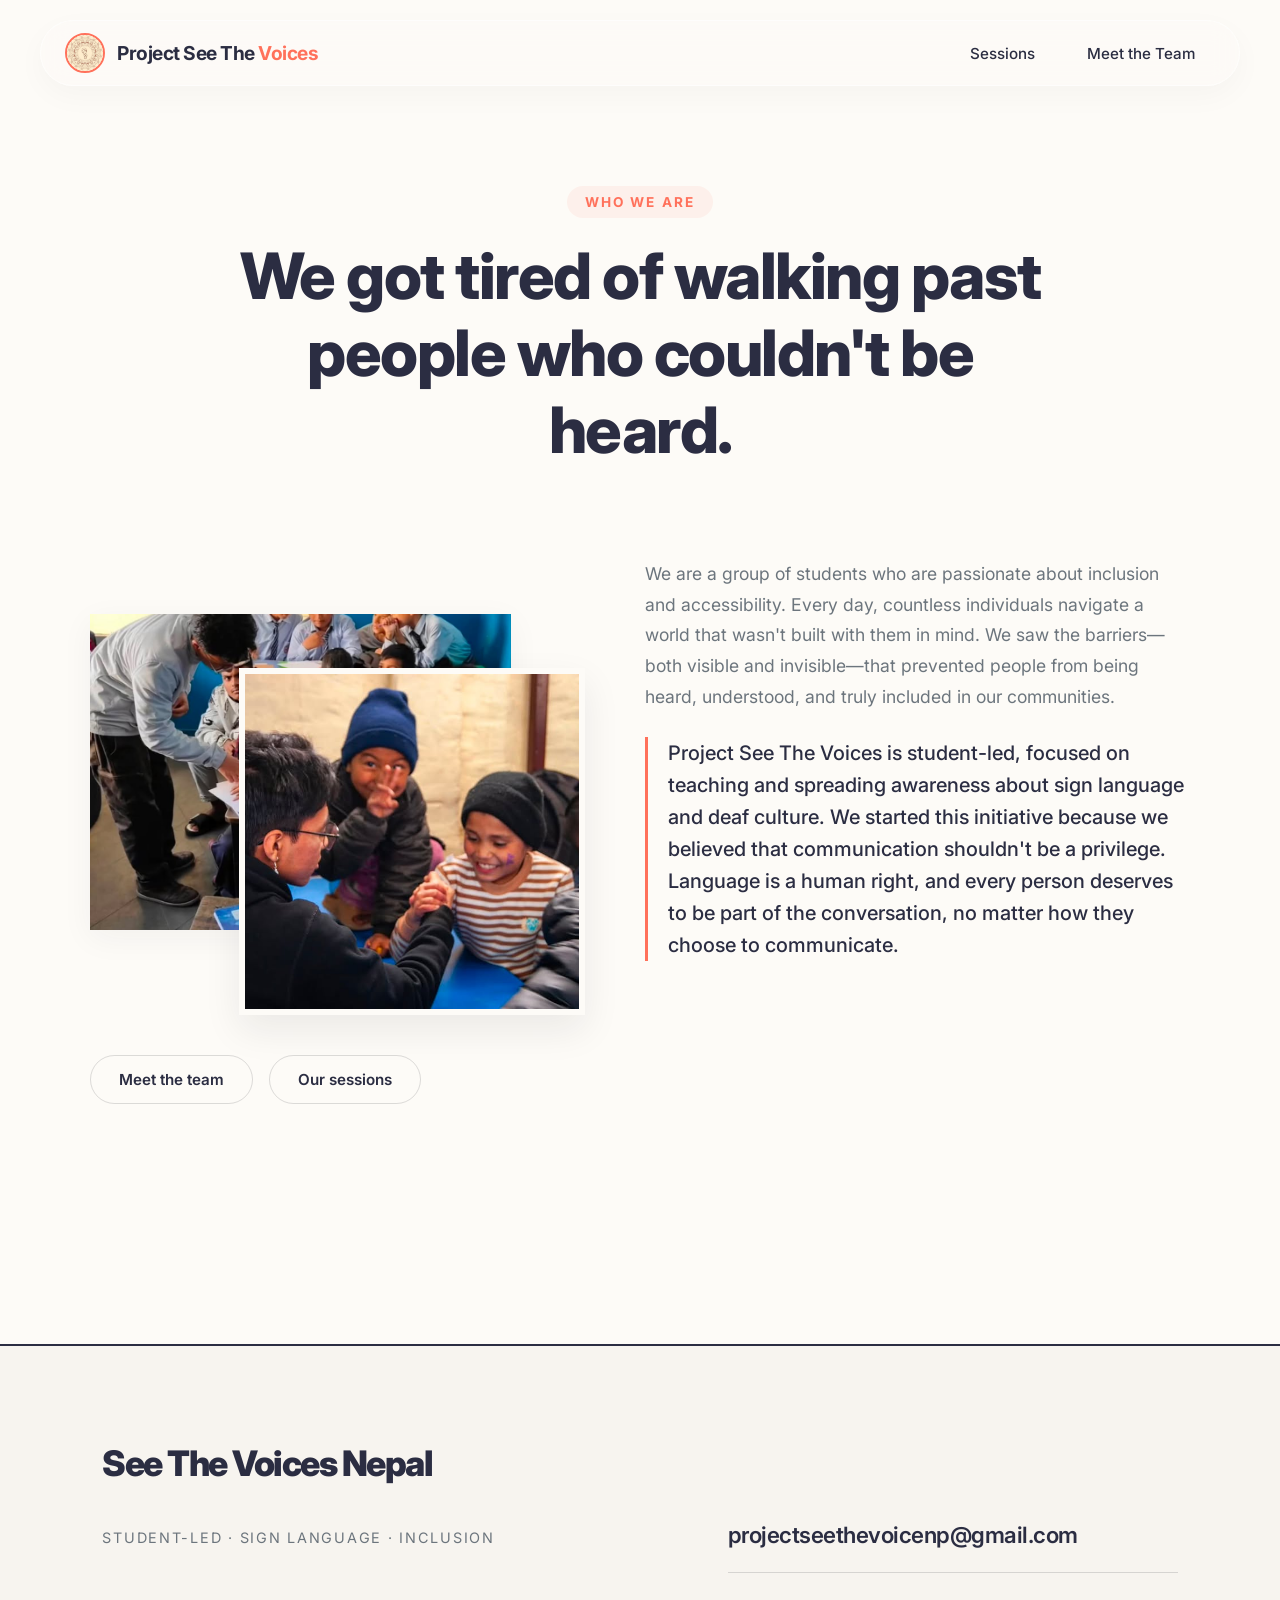
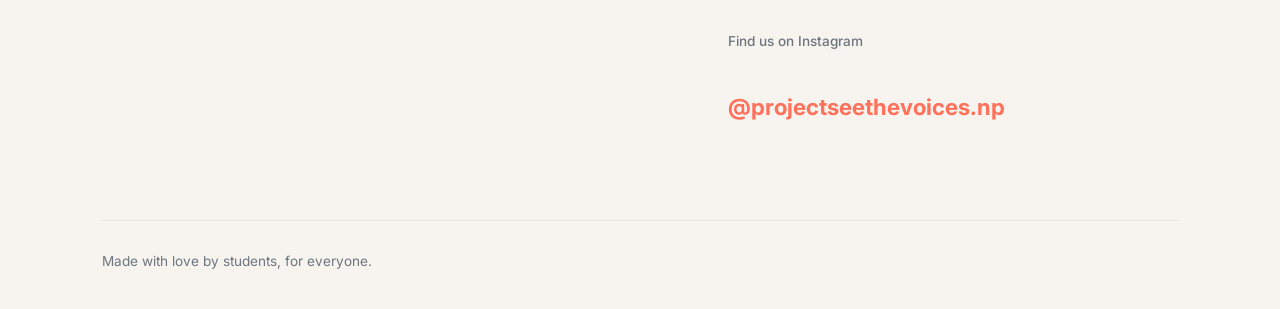
==== commit c778bcac: "Completely new look" ====
--- a/index.html
+++ b/index.html
@@ -11,13 +11,15 @@
 <body>
 
   <nav>
-    <div class="nav-left">
+    <a href="index.html" class="nav-left">
     <img class="nav-logo-img" src="images/logo.png">
-    <div class="nav-logo">Project See The<span> Voices</span></div>
+    <div class="nav-logo">Project See The<span> Voices</span>
     </div>
+    </a>
     <div class="nav-right">
     <a href="Sections/sessions.html" class="nav-team-btn">Sessions</a>
     <a href="Sections/team.html" class="nav-team-btn">Meet the Team</a>
+    
     </div>
   </nav>
 
@@ -30,9 +32,6 @@
       </div>
 
       <div class="about-content-wrapper">
-        <div class="about-image about-image-1">
-          <img src="images/index-photos/image1.jpg" alt="Team moment 1">
-        </div>
 
         <div class="about-image about-image-2">
           <img src="images/index-photos/image2.jpg" alt="Team moment 2">
@@ -49,90 +48,18 @@
         <div class="about-essay">
           <p>We are a group of students who are passionate about inclusion and accessibility. Every day, countless individuals navigate a world that wasn't built with them in mind. We saw the barriers—both visible and invisible—that prevented people from being heard, understood, and truly included in our communities.</p>
           <p>Project See The Voices is student-led, focused on teaching and spreading awareness about sign language and deaf culture. We started this initiative because we believed that communication shouldn't be a privilege. Language is a human right, and every person deserves to be part of the conversation, no matter how they choose to communicate.</p>
-          <p>What began as a simple idea quickly grew into something powerful. We began organizing workshops, hosting community events, and creating resources to help people learn sign language and understand the experiences of deaf and hard of hearing individuals. Through these efforts, we discovered that education about accessibility benefits everyone—it builds empathy, breaks down stereotypes, and creates spaces where diverse voices are not just tolerated, but celebrated.</p>
-          <p>Our mission extends beyond teaching signs. We want to shift perspectives. We want to challenge the notion that accessibility is an afterthought or a burden. We believe it's an opportunity—an opportunity to build a more inclusive world, to listen to voices that have been marginalized, and to recognize the incredible resilience and talent within the deaf and hard of hearing community.</p>
-          <p>Today, we continue this work with renewed purpose. We're not just creating awareness; we're creating change. One conversation, one workshop, one moment of genuine connection at a time.</p>
+          
         </div>
       </div>
 
       <div class="about-btns">
-        <a href="#board" class="btn-solid">See the board</a>
         <a href="Sections/team.html" class="btn-outline">Meet the team</a>
         <a href="Sections/sessions.html" class="btn-outline">Our sessions</a>
       </div>
     </div>
   </section>
 
-  <section class="board-section" id="board">
-    <div class="board-label">
-      <div class="board-tape"></div>
-      <h2>The Board</h2>
-      <p>Real words. Real students. Real feelings.</p>
-    </div>
-    <div class="board" id="board-grid">
-
-      <div class="note yellow" data-f="experience" style="--r:2deg;--delay:0s">
-        <div class="pushpin"></div>
-        <p>I didn't know silence could feel this loud.</p>
-      </div>
-
-      <div class="note pink" data-f="message" style="--r:-3deg;--delay:0.05s">
-        <div class="pushpin"></div>
-        <p>Went home and taught my mum three signs.</p>
-      </div>
-
-      <div class="note-paper" data-f="experience" style="--r:-1deg;--delay:0.1s">
-        <div class="paper-lines"></div>
-        <div class="paper-hole"></div>
-        <p>I kept messing up the signs and nobody cared.</p>
-      </div>
-
-      <div class="note blue" data-f="learning" style="--r:3deg;--delay:0.15s">
-        <div class="pushpin"></div>
-        <p>Never thought about what it costs to not be understood.</p>
-      </div>
-
-      <div class="note green" data-f="message" style="--r:-2deg;--delay:0.2s">
-        <div class="pushpin"></div>
-        <p>The room felt different after.</p>
-      </div>
-
-      <div class="note-torn" data-f="message" style="--r:1deg;--delay:0.25s">
-        <p>One hour and something just shifted.</p>
-      </div>
-
-      <div class="note yellow" data-f="learning" style="--r:-4deg;--delay:0.3s">
-        <div class="pushpin"></div>
-        <p>I keep catching myself looking at people's hands now.</p>
-      </div>
-
-      <div class="note pink" data-f="experience" style="--r:2deg;--delay:0.35s">
-        <div class="pushpin"></div>
-        <p>We were all bad at it together.</p>
-      </div>
-
-      <div class="note-paper" data-f="message" style="--r:1deg;--delay:0.4s">
-        <div class="paper-lines"></div>
-        <div class="paper-hole"></div>
-        <p>Didn't expect to feel anything. Then I did.</p>
-      </div>
-
-      <div class="note blue" data-f="learning" style="--r:-1deg;--delay:0.45s">
-        <div class="pushpin"></div>
-        <p>It was kind of nice struggling together.</p>
-      </div>
-
-      <div class="note green" data-f="experience" style="--r:3deg;--delay:0.5s">
-        <div class="pushpin"></div>
-        <p>Stayed after to practice. Missed my bus.</p>
-      </div>
-
-      <div class="note-torn" data-f="experience" style="--r:-2deg;--delay:0.55s">
-        <p>Just made me pay attention. That's enough.</p>
-      </div>
-
-    </div>
-  </section>
+  
 
   <footer id="contact">
     <p class="f-logo">See The Voices Nepal</p>
--- a/style.css
+++ b/style.css
@@ -1,185 +1,15 @@
-/* Import global styles */
 @import url('./global.css');
 
-/* ========== HOME PAGE SPECIFIC STYLES ========== */
-
-/* Navigation button - specific to home page */
-.nav-team-btn {
-  font-family: 'Patrick Hand', cursive;
-  font-size: 1.05rem;
-  text-decoration: none;
-  color: var(--charcoal);
-  border: 1.5px solid rgba(122,92,56,0.35);
-  padding: 8px 22px;
-  border-radius: 3px;
-  box-shadow: 2px 3px 0 rgba(122,60,30,0.18);
-  transition: transform 0.15s, box-shadow 0.15s, background 0.15s;
-  background: transparent;
-}
-.nav-team-btn:hover {
-  background: var(--terra);
-  color: #fff;
-  border-color: var(--terra);
-  transform: translate(-1px, -2px);
-  box-shadow: 3px 5px 0 rgba(122,60,30,0.3);
-}
-
-.hero {
-  min-height: 100vh;
-  display: flex;
-  flex-direction: column;
-  align-items: center;
-  justify-content: center;
-  text-align: center;
-  padding: 80px 24px 48px;
+/* ========== HERO / ABOUT SECTION ========== */
+.about-section {
+  padding: 80px 24px 120px;
   position: relative;
-  overflow: hidden;
-  background: var(--cream);
-}
-
-.t1 { width: 96px; top: 12%; left: 8%; transform: rotate(-11deg); }
-.t2 { width: 72px; bottom: 18%; right: 7%; transform: rotate(7deg); }
-
-.sticker {
-  position: absolute;
-  font-family: 'Patrick Hand', cursive;
-  font-size: 0.88rem;
-  padding: 10px 14px;
-  border-radius: 2px;
-  line-height: 1.5;
-  pointer-events: none;
-  box-shadow: 2px 2px 0 rgba(0,0,0,0.07), 3px 5px 14px rgba(0,0,0,0.1);
-}
-
-.st1 { background: var(--yellow); bottom: 22%; left: 5%; transform: rotate(-7deg); }
-.st3 { background: var(--blue); top: 15%; left: 7%; transform: rotate(-2deg); font-size: 0.8rem; }
-
-.hero-center { position: relative; z-index: 2; max-width: 660px; }
-
-.hero-eyebrow {
-  font-family: 'Patrick Hand', cursive;
-  font-size: 0.82rem;
-  letter-spacing: 0.14em;
-  text-transform: uppercase;
-  color: var(--brown);
-  opacity: 0.7;
-  margin-bottom: 20px;
-}
-
-.hero-center h1 {
-  font-family: 'Caveat', cursive;
-  font-size: clamp(3.6rem, 10vw, 7.2rem);
-  font-weight: 700;
-  line-height: 1.04;
-  color: var(--charcoal);
-  margin-bottom: 24px;
-}
-.hero-center h1 em {
-  color: var(--terra);
-  font-style: normal;
-  text-decoration: underline;
-  text-decoration-color: rgba(184,92,56,0.3);
-  text-underline-offset: 6px;
-  text-decoration-thickness: 3px;
-}
-
-.hero-headline-wrap {
-  position: relative;
-  display: inline-block;
-  margin-bottom: 28px;
-}
-
-.headline-tape {
-  width: 52px;
-  height: 18px;
-  border-radius: 1px;
-  margin-bottom: 10px;
-  transform: rotate(-2deg);
-  background: repeating-linear-gradient(
-    90deg,
-    rgba(255,240,140,0.62) 0px,
-    rgba(255,248,180,0.78) 4px,
-    rgba(255,240,140,0.62) 8px
-  );
-  box-shadow: 0 1px 3px rgba(0,0,0,0.1);
-}
-
-.hero-note {
-  position: relative;
-  background: #FEFCF8;
-  max-width: 440px;
-  margin: 0 auto 36px;
-  padding: 18px 20px 22px 20px;
-  border-radius: 2px;
-  border-left: 4px solid #E8A0A0;
-  box-shadow: 2px 2px 0 rgba(0,0,0,0.05), 4px 8px 18px rgba(0,0,0,0.1);
-  transform: rotate(-0.5deg);
-  text-align: left;
   overflow: hidden;
 }
 
-.hero-note-lines {
-  position: absolute;
-  inset: 0;
-  background-image: repeating-linear-gradient(
-    transparent, transparent 26px,
-    rgba(160,200,220,0.3) 27px
-  );
-  pointer-events: none;
-}
-
-.hero-note p {
-  font-family: 'Patrick Hand', cursive;
-  font-size: 1rem;
-  line-height: 1.85;
-  color: var(--ink);
-  opacity: 0.78;
-  position: relative;
-  z-index: 1;
-}
-
-.hero-btns { display: flex; gap: 14px; justify-content: center; flex-wrap: wrap; }
-
-.btn-solid {
-  background: var(--terra);
-  color: #fff;
-  padding: 14px 32px;
-  border-radius: 4px;
-  text-decoration: none;
-  font-family: 'Patrick Hand', cursive;
-  font-size: 1rem;
-  box-shadow: 3px 4px 0 rgba(122,60,30,0.35);
-  transition: transform 0.15s, box-shadow 0.15s;
-}
-.btn-solid:hover { transform: translate(-1px,-2px); box-shadow: 4px 6px 0 rgba(122,60,30,0.35); }
-.btn-solid:active { transform: translate(1px,1px); box-shadow: 1px 2px 0 rgba(122,60,30,0.35); }
-
-.btn-outline {
-  background: transparent;
-  color: var(--brown);
-  padding: 14px 26px;
-  border-radius: 4px;
-  text-decoration: none;
-  font-family: 'Patrick Hand', cursive;
-  font-size: 1rem;
-  border: 1.5px solid rgba(122,92,56,0.4);
-  transition: background 0.2s, border-color 0.2s;
-}
-.btn-outline:hover { background: rgba(122,92,56,0.06); border-color: var(--brown); }
-
-.about-section {
-  min-height: auto;
-  padding: 88px 32px 96px 32px;
-  background: var(--cream);
-  border-top: none;
-  display: flex;
-  align-items: center;
-}
-
 .about-inner {
-  max-width: 1200px;
+  max-width: 1100px;
   margin: 0 auto;
-  width: 100%;
 }
 
 .about-header {
@@ -188,608 +18,145 @@
 }
 
 .about-label {
-  font-family: 'Patrick Hand', cursive;
-  font-size: 0.78rem;
-  letter-spacing: 0.16em;
+  display: inline-block;
+  font-family: 'Inter', sans-serif;
+  font-weight: 700;
+  font-size: 0.85rem;
   text-transform: uppercase;
-  color: var(--terra);
-  opacity: 0.8;
-  margin-bottom: 14px;
+  letter-spacing: 0.15em;
+  color: var(--accent-coral);
+  background: rgba(255, 113, 91, 0.08);
+  padding: 8px 18px;
+  border-radius: 50px;
+  margin-bottom: 20px;
 }
 
-.about-header .about-tape {
-  display: inline-block;
-  width: 56px;
-  height: 18px;
-  margin-bottom: 20px;
-  transform: rotate(-3deg);
-  border-radius: 1px;
-  background: repeating-linear-gradient(
-    90deg,
-    rgba(255,240,140,0.62) 0px,
-    rgba(255,248,180,0.78) 4px,
-    rgba(255,240,140,0.62) 8px
-  );
-  box-shadow: 0 1px 3px rgba(0,0,0,0.1);
+/* The magnificent opening lines */
+.about-header h2 {
+  font-family: 'Inter', sans-serif;
+  font-size: clamp(2.4rem, 5vw, 4rem);
+  font-weight: 800;
+  color: var(--text-main);
+  line-height: 1.2;
+  max-width: 850px;
+  margin: 0 auto;
+  letter-spacing: -1.5px;
 }
 
-
-.about-header h2 {
-  font-family: 'Caveat', cursive;
-  font-size: clamp(1.9rem, 3.8vw, 2.8rem);
-  font-weight: 700;
-  color: var(--charcoal);
-  line-height: 1.18;
-  margin-top: 12px;
+/* ========== STRATEGIC 2-COLUMN LAYOUT ========== */
+.about-content-wrapper {
+  display: grid;
+  grid-template-columns: 1fr 1.1fr;
+  gap: 60px;
+  align-items: center;
+  margin-top: 40px;
 }
 
-
-.about-content-wrapper {
-  display: grid;
-  grid-template-columns: 200px 1fr 200px;
-  gap: 40px;
-  margin-bottom: 48px;
-  padding: 40px 20px;
-  align-items: start;
-  position: relative;
-}
-
-
-.about-essay {
-  grid-column: 2;
-  grid-row: 1 / 5;
-  background: #FEFCF8;
-  padding: 48px 42px;
-  border-left: 4px solid #E8A0A0;
-  border-radius: 2px;
-  box-shadow: 2px 2px 0 rgba(0,0,0,0.05), 4px 8px 18px rgba(0,0,0,0.09);
-  transform: rotate(-0.4deg);
-  position: relative;
-  overflow: hidden;
-  width: 100%;
-  justify-self: center;
-}
-
-.about-essay::before {
-  content: '';
-  position: absolute;
-  inset: 0;
-  background-image: repeating-linear-gradient(
-    transparent, transparent 26px,
-    rgba(160,200,220,0.3) 27px
-  );
-  pointer-events: none;
-}
-
-.about-essay p {
-  font-family: 'Patrick Hand', cursive;
-  font-size: 1.12rem;
-  line-height: 2;
-  color: var(--ink);
-  opacity: 0.78;
-  margin-bottom: 20px;
-  position: relative;
-  z-index: 1;
-}
-
-.about-essay p:last-child {
-  margin-bottom: 0;
-}
-
-
-.about-image {
-  position: relative;
-  border-radius: 50%;
-  overflow: hidden;
-  box-shadow: 0 4px 16px rgba(184, 92, 56, 0.25);
-  transition: transform 0.3s ease, box-shadow 0.3s ease;
-  background: var(--beige);
-  width: 160px;
-  height: 160px;
-  display: flex;
-  align-items: center;
-  justify-content: center;
-  border: 3px solid var(--terra);
-}
-
+/* Clean, Non-Destructive Organic Image Styling */
 .about-image img {
   width: 100%;
   height: 100%;
   object-fit: cover;
-  display: block;
+  transition: transform 0.4s ease;
 }
 
-.about-image:hover {
-  transform: scale(1.08);
-  box-shadow: 0 6px 24px rgba(184, 92, 56, 0.35);
+/* Smooth, controlled wavy animations (Not too abstract) */
+@keyframes softWaveOne {
+  0% { border-radius: 42% 58% 70% 30% / 45% 45% 55% 55%; }
+  100% { border-radius: 70% 30% 52% 48% / 60% 40% 60% 40%; }
 }
 
+@keyframes softWaveTwo {
+  0% { border-radius: 50% 50% 35% 65% / 50% 55% 45% 50%; }
+  100% { border-radius: 40% 60% 60% 40% / 55% 45% 55% 45%; }
+}
 
-.about-image-1 {
+/* Image 2 (Base background layer on the left) */
+.about-image-2 {
   grid-column: 1;
   grid-row: 1;
-  justify-self: center;
+  width: 85%;
+  aspect-ratio: 4/3;
+  overflow: hidden;
+  box-shadow: var(--shadow-soft);
+  animation: softWaveOne 8s ease-in-out infinite alternate;
+  z-index: 1;
+  justify-self: start;
 }
 
-.about-image-2 {
-  grid-column: 3;
-  grid-row: 2;
-  justify-self: center;
+/* Image 3 (Foreground overlapping layer on the left) */
+.about-image-3 {
+  grid-column: 1;
+  grid-row: 1;
+  width: 70%;
+  aspect-ratio: 1/1;
+  overflow: hidden;
+  box-shadow: 0 15px 35px rgba(30, 31, 36, 0.08);
+  animation: softWaveTwo 10s ease-in-out infinite alternate-reverse;
+  z-index: 2;
+  justify-self: end;
+  margin-top: 140px; /* Deliberate structural offset */
+  border: 6px solid var(--bg-color); /* Separates the overlap cleanly */
 }
 
-.about-image-3 {
-  grid-column: 1;
-  grid-row: 3;
-  justify-self: center;
+/* Completely hiding the 3rd image to keep layout immaculate */
+.about-image-4 {
+  display: none;
 }
 
-.about-image-4 {
-  grid-column: 3;
-  grid-row: 4;
-  justify-self: center;
+.about-image:hover img {
+  transform: scale(1.04);
 }
 
+/* ========== TEXT LAYOUT (RIGHT COLUMN) ========== */
+.about-essay {
+  grid-column: 2;
+  grid-row: 1;
+}
 
+.about-essay p {
+  font-family: 'Inter', sans-serif;
+  font-size: 1.1rem;
+  line-height: 1.75;
+  color: var(--text-muted);
+  margin-bottom: 24px;
+}
+
+/* Highlighting the second impact paragraph */
+.about-essay p:nth-child(2) {
+  font-size: 1.25rem;
+  font-weight: 500;
+  color: var(--text-main);
+  line-height: 1.6;
+  border-left: 3px solid var(--accent-coral);
+  padding-left: 20px;
+}
+
+/* ========== BUTTONS ========== */
 .about-btns {
   display: flex;
-  gap: 14px;
-  flex-wrap: wrap;
-  justify-content: center;
+  gap: 16px;
+  margin-top: 40px;
 }
 
-.about-right {
-  display: flex;
-  flex-direction: column;
-  gap: 22px;
-  padding-top: 40px;
+.btn-outline {
+  padding: 14px 28px;
+  border-radius: 50px;
+  font-family: 'Inter', sans-serif;
+  font-weight: 600;
+  text-decoration: none;
+  font-size: 0.95rem;
+  color: var(--text-main);
+  background: transparent;
+  border: 1px solid rgba(30, 31, 36, 0.15);
+  transition: all 0.25s ease;
 }
 
-.about-note {
-  padding: 20px 18px 26px;
-  border-radius: 2px;
-  box-shadow: 2px 3px 0 rgba(0,0,0,0.07), 5px 9px 22px rgba(0,0,0,0.1);
-  transform: rotate(var(--r, 0deg));
-  transition: transform 0.2s cubic-bezier(0.34,1.56,0.64,1);
-  position: relative;
-}
-.about-note::after {
-  content: '';
-  position: absolute;
-  bottom: 0; right: 0;
-  width: 16px; height: 16px;
-  background: linear-gradient(225deg, rgba(0,0,0,0.09) 50%, transparent 50%);
-}
-.about-note:hover {
-  transform: rotate(0deg) scale(1.03) translateY(-3px);
-  z-index: 10;
-}
-.about-note.yellow { background: linear-gradient(160deg, #FFF8B0, #F5E880); }
-.about-note.pink   { background: linear-gradient(160deg, #FFD8D8, #F5C0C0); }
-.about-note.blue   { background: linear-gradient(160deg, #D0E8FF, #B8D4F5); }
-
-.about-note-num {
-  font-family: 'Caveat', cursive;
-  font-size: 2.6rem;
-  font-weight: 700;
-  color: var(--charcoal);
-  line-height: 1;
-  display: block;
-  margin-bottom: 4px;
+.btn-outline:hover {
+  background: var(--text-main);
+  color: #fff;
+  border-color: var(--text-main);
+  transform: translateY(-2px);
+  box-shadow: var(--shadow-soft);
 }
 
-.about-note p {
-  font-family: 'Patrick Hand', cursive;
-  font-size: 0.9rem;
-  color: var(--ink);
-  opacity: 0.7;
-  line-height: 1.4;
-}
-
-.about-note-torn {
-  background: #FDFAF5;
-  padding: 18px 16px 28px;
-  box-shadow: 2px 2px 0 rgba(0,0,0,0.05), 4px 8px 18px rgba(0,0,0,0.1);
-  transform: rotate(var(--r, 0deg));
-  transition: transform 0.2s cubic-bezier(0.34,1.56,0.64,1);
-  clip-path: polygon(
-    0 0, 100% 0, 100% 80%,
-    97% 86%, 94% 80%, 91% 87%, 88% 80%, 85% 86%, 82% 80%,
-    79% 87%, 76% 80%, 73% 86%, 70% 80%, 67% 87%, 64% 80%,
-    61% 86%, 58% 80%, 55% 87%, 52% 80%, 49% 86%, 46% 80%,
-    43% 87%, 40% 80%, 37% 86%, 34% 80%, 31% 87%, 28% 80%,
-    25% 86%, 22% 80%, 19% 87%, 16% 80%, 13% 86%, 10% 80%,
-    7% 87%, 4% 80%, 0 86%
-  );
-}
-.about-note-torn:hover {
-  transform: rotate(0deg) scale(1.03) translateY(-3px);
-  z-index: 10;
-}
-.about-note-torn p {
-  font-family: 'Caveat', cursive;
-  font-size: 1.6rem;
-  font-weight: 700;
-  color: var(--charcoal);
-  line-height: 1.3;
-}
-
-.board-section {
-  padding: 80px 40px 96px;
-  background-color: #C8B898;
-  background-image:
-    repeating-linear-gradient(0deg, transparent, transparent 3px, rgba(100,80,40,0.045) 3px, rgba(100,80,40,0.045) 4px),
-    repeating-linear-gradient(90deg, transparent, transparent 3px, rgba(100,80,40,0.045) 3px, rgba(100,80,40,0.045) 4px);
-  box-shadow: inset 0 8px 36px rgba(0,0,0,0.12), inset 0 -4px 24px rgba(0,0,0,0.05);
-}
-
-.board-label { text-align: center; margin-bottom: 40px; }
-
-.board-tape {
-  width: 72px;
-  height: 20px;
-  margin: 0 auto 16px;
-  transform: rotate(-2deg);
-  border-radius: 1px;
-  background: repeating-linear-gradient(
-    90deg,
-    rgba(255,240,140,0.62) 0px,
-    rgba(255,248,180,0.78) 4px,
-    rgba(255,240,140,0.62) 8px
-  );
-  box-shadow: 0 1px 3px rgba(0,0,0,0.1);
-}
-
-.board-label h2 {
-  font-family: 'Caveat', cursive;
-  font-size: 3.2rem;
-  font-weight: 700;
-  color: #2A1F10;
-  margin-bottom: 6px;
-  text-shadow: 1px 1px 0 rgba(255,255,255,0.18);
-}
-.board-label p {
-  font-family: 'Patrick Hand', cursive;
-  font-size: 0.95rem;
-  color: #5A4020;
-  opacity: 0.8;
-}
-
-.filters {
-  display: flex;
-  gap: 10px;
-  justify-content: center;
-  flex-wrap: wrap;
-  margin-bottom: 48px;
-}
-
-.f {
-  padding: 7px 20px;
-  border-radius: 3px;
-  border: 1.5px solid rgba(90,64,32,0.3);
-  background: rgba(245,240,232,0.75);
-  font-family: 'Patrick Hand', cursive;
-  font-size: 0.9rem;
-  color: #5A4020;
-  cursor: pointer;
-  transition: all 0.15s;
-  box-shadow: 1px 2px 4px rgba(0,0,0,0.1);
-}
-.f:hover { background: rgba(245,240,232,0.96); transform: translateY(-1px); }
-.f.active {
-  background: var(--terra);
-  border-color: var(--terra);
-  color: #fff;
-  box-shadow: 2px 3px 0 rgba(122,60,30,0.4);
-}
-
-.board {
-  display: grid;
-  grid-template-columns: repeat(auto-fill, minmax(210px, 1fr));
-  gap: 32px;
-  max-width: 1200px;
-  margin: 0 auto;
-  align-items: start;
-}
-
-.note, .note-paper, .note-torn {
-  opacity: 0;
-  transform: translateY(24px) rotate(var(--r, 0deg)) scale(0.96);
-  transition: opacity 0.45s ease var(--delay, 0s),
-              transform 0.45s ease var(--delay, 0s),
-              box-shadow 0.2s ease;
-  position: relative;
-  cursor: default;
-}
-.note.visible, .note-paper.visible, .note-torn.visible {
-  opacity: 1;
-  transform: translateY(0) rotate(var(--r, 0deg)) scale(1);
-}
-.note:hover, .note-paper:hover, .note-torn:hover {
-  transform: rotate(0deg) scale(1.06) translateY(-5px);
-  z-index: 30;
-}
-.note.hidden, .note-paper.hidden, .note-torn.hidden { display: none; }
-
-@keyframes popIn {
-  from { opacity: 0; transform: rotate(var(--r,0deg)) scale(0.82) translateY(12px); }
-  to   { opacity: 1; transform: rotate(var(--r,0deg)) scale(1) translateY(0); }
-}
-
-.note {
-  padding: 28px 18px 34px;
-  border-radius: 2px;
-  box-shadow: 2px 2px 0 rgba(0,0,0,0.07), 4px 8px 20px rgba(0,0,0,0.15);
-}
-.note::after {
-  content: '';
-  position: absolute;
-  bottom: 0; right: 0;
-  width: 18px; height: 18px;
-  background: linear-gradient(225deg, rgba(0,0,0,0.1) 50%, transparent 50%);
-}
-.note.yellow { background: linear-gradient(160deg, #FFF8B0, #F5E880); }
-.note.pink   { background: linear-gradient(160deg, #FFD8D8, #F5C0C0); }
-.note.blue   { background: linear-gradient(160deg, #D0E8FF, #B8D4F5); }
-.note.green  { background: linear-gradient(160deg, #CCEACC, #B4D8B4); }
-
-.note p, .note-paper p, .note-torn p {
-  font-family: 'Patrick Hand', cursive;
-  font-size: 1.02rem;
-  line-height: 1.7;
-  color: var(--ink);
-}
-
-.pushpin {
-  position: absolute;
-  top: -10px; left: 50%;
-  transform: translateX(-50%);
-  width: 16px; height: 16px;
-  background: radial-gradient(circle at 35% 35%, #E8604A, #8B2010);
-  border-radius: 50%;
-  box-shadow: 0 2px 4px rgba(0,0,0,0.4), inset 0 1px 2px rgba(255,255,255,0.3);
-  z-index: 2;
-}
-.pushpin::after {
-  content: '';
-  position: absolute;
-  bottom: -7px; left: 50%;
-  transform: translateX(-50%);
-  width: 3px; height: 8px;
-  background: linear-gradient(to bottom, #8B2010, #5A1008);
-  border-radius: 0 0 3px 3px;
-}
-
-.corner-doodle {
-  position: absolute;
-  bottom: 8px; right: 10px;
-  font-size: 0.9rem;
-  opacity: 0.22;
-}
-
-.note-paper {
-  background: #FDFAF5;
-  border-radius: 2px;
-  padding: 18px 16px 22px 50px;
-  box-shadow: 2px 2px 0 rgba(0,0,0,0.05), 4px 8px 20px rgba(0,0,0,0.13);
-  border-left: 4px solid #E8A0A0;
-  overflow: hidden;
-}
-.paper-lines {
-  position: absolute; inset: 0;
-  background-image: repeating-linear-gradient(
-    transparent, transparent 26px,
-    rgba(160,200,220,0.35) 27px
-  );
-  pointer-events: none;
-}
-.paper-hole {
-  position: absolute;
-  top: 50%; left: 24px;
-  transform: translateY(-50%);
-  width: 12px; height: 12px;
-  border-radius: 50%;
-  border: 1.5px solid rgba(220,160,160,0.5);
-  background: rgba(212,196,168,0.4);
-}
-.note-paper p { position: relative; z-index: 1; }
-
-.note-torn {
-  background: #FDFAF5;
-  padding: 18px 16px 28px;
-  box-shadow: 2px 2px 0 rgba(0,0,0,0.05), 4px 8px 20px rgba(0,0,0,0.13);
-  clip-path: polygon(
-    0 0, 100% 0, 100% 82%,
-    98% 87%, 95% 82%, 92% 88%, 89% 82%, 86% 87%, 83% 82%,
-    80% 88%, 77% 82%, 74% 87%, 71% 82%, 68% 88%, 65% 82%,
-    62% 87%, 59% 82%, 56% 88%, 53% 82%, 50% 87%, 47% 82%,
-    44% 88%, 41% 82%, 38% 87%, 35% 82%, 32% 88%, 29% 82%,
-    26% 87%, 23% 82%, 20% 88%, 17% 82%, 14% 87%, 11% 82%,
-    8% 88%, 5% 82%, 2% 87%, 0 82%
-  );
-}
-
-.photo-section {
-  padding: 88px 40px;
-  background: var(--cream);
-}
-
-.photo-label { text-align: center; margin-bottom: 52px; }
-.photo-label h2 {
-  font-family: 'Caveat', cursive;
-  font-size: 2.8rem;
-  font-weight: 700;
-  color: var(--charcoal);
-  margin-bottom: 8px;
-}
-.photo-label p {
-  font-family: 'Patrick Hand', cursive;
-  font-size: 0.95rem;
-  color: var(--brown);
-  opacity: 0.7;
-}
-
-.photo-wall {
-  display: flex;
-  flex-wrap: wrap;
-  gap: 44px;
-  justify-content: center;
-  max-width: 860px;
-  margin: 0 auto;
-  align-items: flex-end;
-}
-
-.polaroid {
-  background: #FEFCF8;
-  padding: 10px 10px 48px;
-  box-shadow: 3px 3px 0 rgba(0,0,0,0.06), 6px 10px 28px rgba(0,0,0,0.15);
-  border-radius: 1px;
-  transform: rotate(var(--r, 0deg));
-  transition: transform 0.2s cubic-bezier(0.34,1.56,0.64,1), box-shadow 0.2s ease;
-  position: relative;
-  text-align: center;
-  width: 185px;
-}
-.polaroid:hover {
-  transform: rotate(0deg) scale(1.07) translateY(-6px);
-  z-index: 20;
-  box-shadow: 6px 14px 40px rgba(0,0,0,0.2);
-}
-
-.pol-img {
-  background: #D4C4A8;
-  height: 145px;
-  border-radius: 1px;
-  overflow: hidden;
-  margin-bottom: 0;
-}
-
-.pol-img img {
-  width: 100%;
-  height: 100%;
-  object-fit: cover;
-  display: block;
-}
-
-.polaroid p {
-  font-family: 'Patrick Hand', cursive;
-  font-size: 0.95rem;
-  color: #5A4020;
-  line-height: 1.4;
-  padding-top: 10px;
-}
-.polaroid small { font-size: 0.78rem; opacity: 0.65; }
-
-.pol-tape {
-  position: absolute;
-  top: -11px; left: 50%;
-  transform: translateX(-50%) rotate(-1.5deg);
-  width: 58px; height: 20px;
-  border-radius: 1px;
-  background: repeating-linear-gradient(
-    90deg,
-    rgba(255,240,140,0.62) 0px,
-    rgba(255,248,180,0.78) 4px,
-    rgba(255,240,140,0.62) 8px
-  );
-  box-shadow: 0 1px 3px rgba(0,0,0,0.1);
-}
-
-footer {
-  background: #1A1410;
-  color: rgba(245,240,232,0.52);
-  padding: 56px 24px 48px;
-  text-align: center;
-  border-top: 3px solid rgba(184,92,56,0.35);
-}
-.f-logo {
-  font-family: 'Caveat', cursive;
-  font-size: 1.7rem;
-  color: rgba(245,240,232,0.9);
-  margin-bottom: 12px;
-}
-footer p {
-  font-family: 'Patrick Hand', cursive;
-  font-size: 0.9rem;
-  line-height: 2;
-}
-.f-insta-label {
-  font-family: 'Patrick Hand', cursive;
-  font-size: 0.78rem;
-  letter-spacing: 0.1em;
-  text-transform: uppercase;
-  color: rgba(245,240,232,0.35);
-  margin-top: 12px;
-}
-
-.f-insta {
-  display: inline-block;
-  font-family: 'Patrick Hand', cursive;
-  font-size: 0.9rem;
-  color: rgba(245,240,232,0.65);
-  text-decoration: none;
-  border-bottom: 1px solid rgba(245,240,232,0.25);
-  transition: color 0.2s, border-color 0.2s;
-  line-height: 2;
-}
-.f-insta:hover { color: rgba(245,240,232,0.95); border-color: rgba(245,240,232,0.6); }
-
-.f-small { margin-top: 20px; opacity: 0.35; font-size: 0.78rem; }
-
-@media (max-width: 768px) {
-  nav {
-    padding: 14px 20px;
-  }
-
-  .nav-team-btn {
-    padding: 60px 20px 72px;
-    min-height: unset;
-  }
-
-  .about-inner {
-    grid-template-columns: 1fr;
-    gap: 40px;
-  }
-
-  .about-right {
-    padding-top: 0;
-    flex-direction: row;
-    flex-wrap: wrap;
-    justify-content: center;
-  }
-
-  .about-note {
-    width: calc(50% - 12px);
-  }
-
-  .about-note-torn {
-    width: 100%;
-  }
-
-  .board-section {
-    padding: 60px 20px;
-  }
-
-  .board {
-    grid-template-columns: repeat(auto-fill, minmax(140px, 1fr));
-    gap: 20px;
-  }
-
-  .photo-section {
-    padding: 60px 2px;
-  }
-
-  .photo-wall {
-    gap: 24px;
-  }
-
-  .polaroid {
-    width: 140px;
-  }
-}
-
-@media (max-width: 480px) {
-  .about-right { flex-direction: column; }
-  .about-note { width: 100%; }
-  .board { grid-template-columns: 1fr 1fr;
-  gap: 16px;}
-}
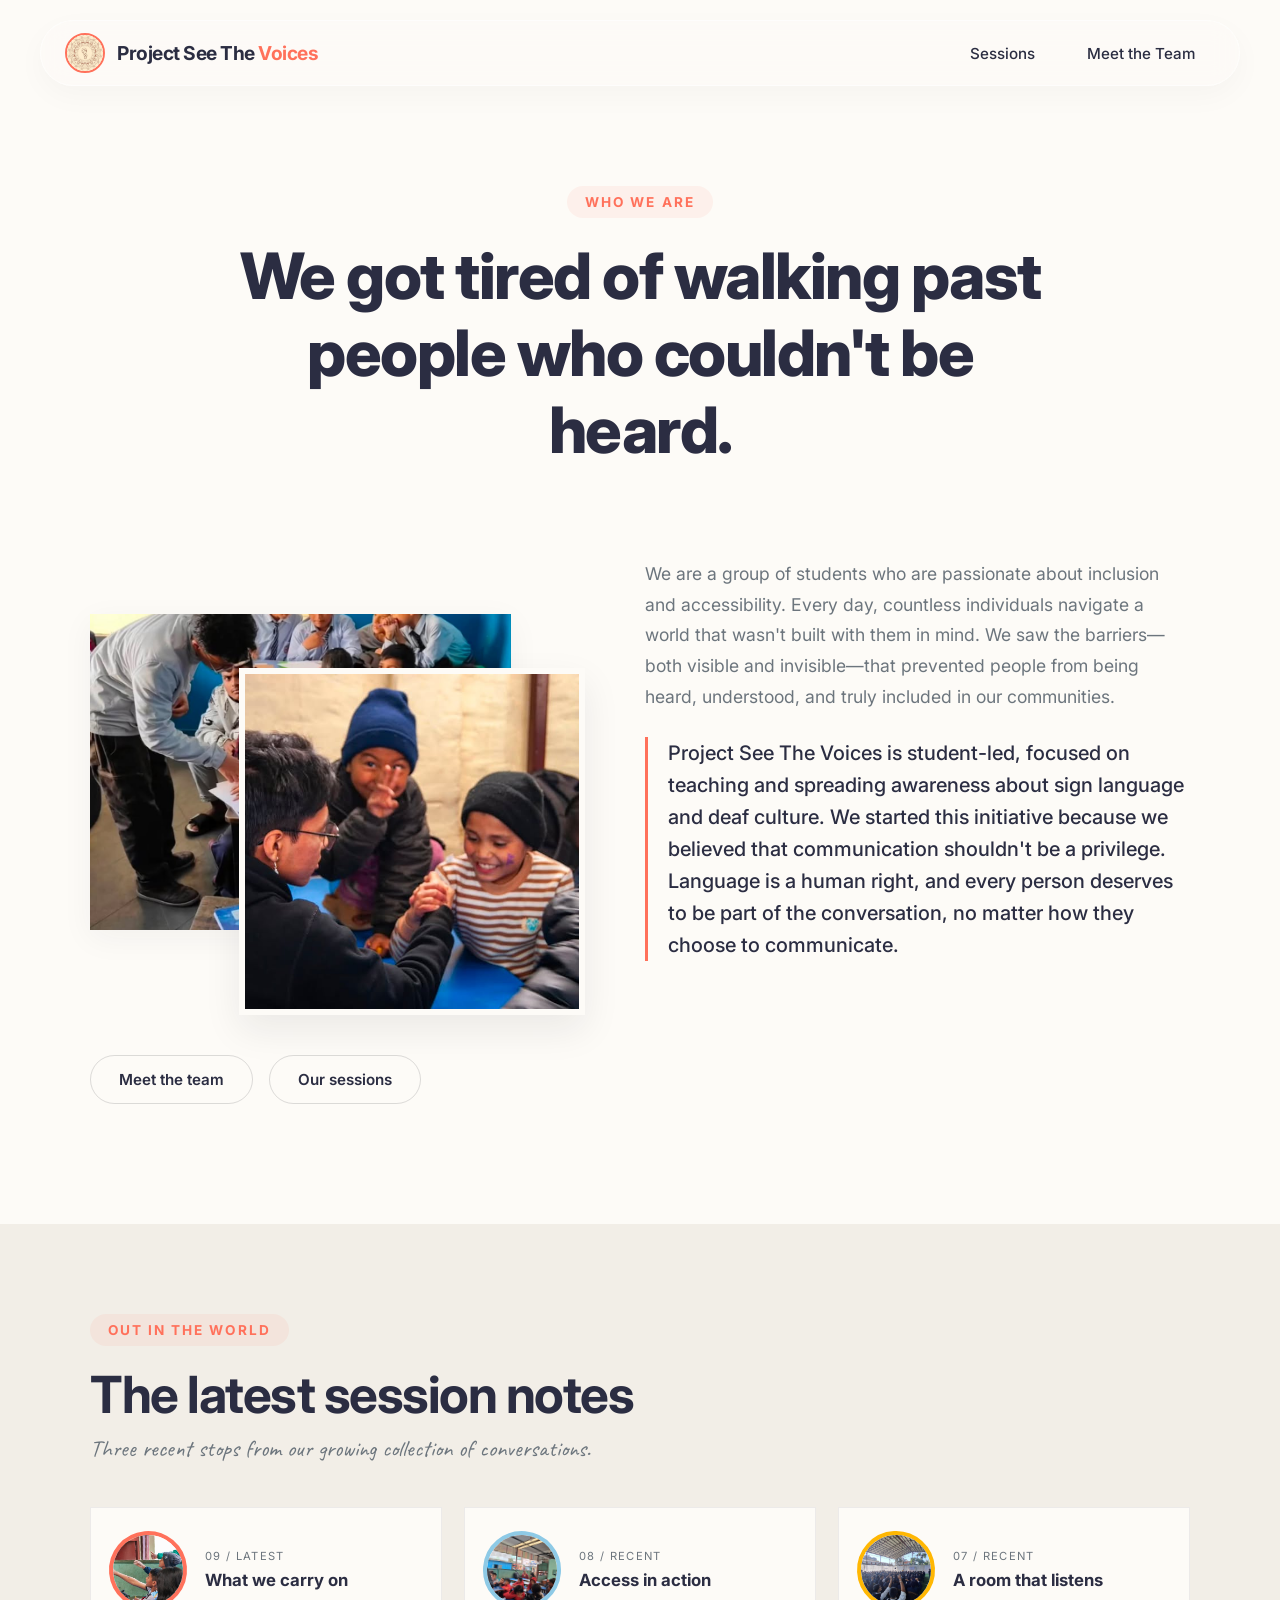
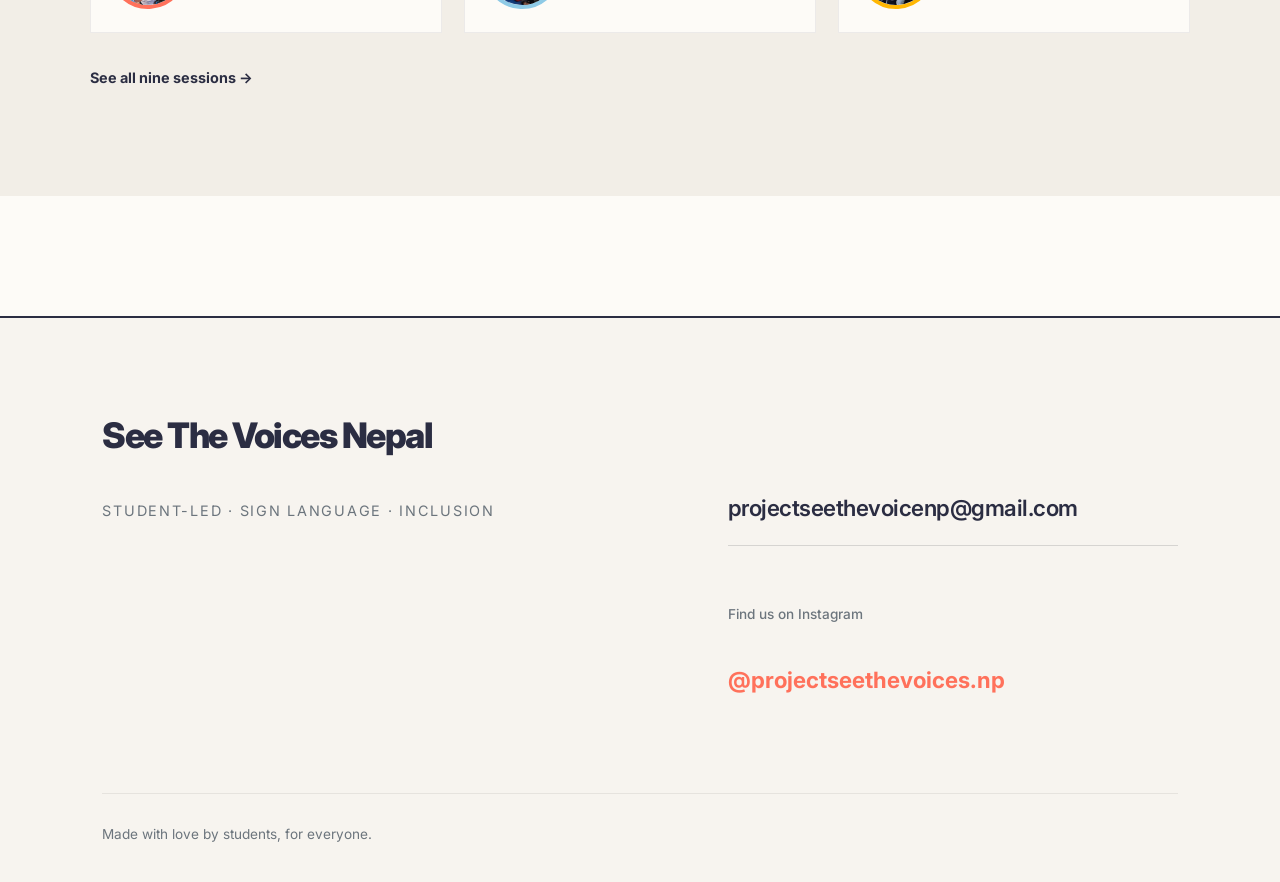
==== commit d639ca5a: "Added sessions page" ====
--- a/index.html
+++ b/index.html
@@ -59,6 +59,29 @@
     </div>
   </section>
 
+  <section class="latest-sessions" aria-labelledby="latest-sessions-title">
+    <div class="latest-sessions-heading">
+      <p class="about-label">out in the world</p>
+      <h2 id="latest-sessions-title">The latest session notes</h2>
+      <p>Three recent stops from our growing collection of conversations.</p>
+    </div>
+    <div class="latest-session-orbit">
+      <a class="latest-session latest-session-one" href="Sections/session-9.html">
+        <span class="latest-session-icon"><img src="images/index-photos/image4.jpg" alt="Proxy image from session 9" /></span>
+        <span><small>09 / latest</small><strong>What we carry on</strong></span>
+      </a>
+      <a class="latest-session latest-session-two" href="Sections/session-8.html">
+        <span class="latest-session-icon"><img src="images/baalsewa.jpg" alt="Proxy image from session 8" /></span>
+        <span><small>08 / recent</small><strong>Access in action</strong></span>
+      </a>
+      <a class="latest-session latest-session-three" href="Sections/session-7.html">
+        <span class="latest-session-icon"><img src="images/trinity.jpg" alt="Proxy image from session 7" /></span>
+        <span><small>07 / recent</small><strong>A room that listens</strong></span>
+      </a>
+    </div>
+    <a class="latest-sessions-all" href="Sections/sessions.html">See all nine sessions <span aria-hidden="true">&#8594;</span></a>
+  </section>
+
   
 
   <footer id="contact">
--- a/style.css
+++ b/style.css
@@ -160,3 +160,96 @@
   box-shadow: var(--shadow-soft);
 }
 
+/* ========== LATEST SESSION NOTES ========== */
+.latest-sessions {
+  background: #f2eee7;
+  padding: 90px 24px 110px;
+  position: relative;
+}
+
+.latest-sessions-heading {
+  margin: 0 auto 44px;
+  max-width: 1100px;
+}
+
+.latest-sessions-heading h2 {
+  color: var(--text-main);
+  font-family: 'Inter', sans-serif;
+  font-size: clamp(2rem, 4vw, 3.4rem);
+  letter-spacing: -1.5px;
+  line-height: 1.1;
+  margin-bottom: 12px;
+}
+
+.latest-sessions-heading > p:last-child {
+  color: var(--text-muted);
+  font-family: 'Caveat', cursive;
+  font-size: 1.45rem;
+}
+
+.latest-session-orbit {
+  display: grid;
+  gap: 22px;
+  grid-template-columns: repeat(3, minmax(0, 1fr));
+  margin: 0 auto;
+  max-width: 1100px;
+}
+
+.latest-session {
+  align-items: center;
+  animation: sessionDrift 6s ease-in-out infinite var(--session-delay, 0s);
+  background: var(--bg-color);
+  border: 1px solid rgba(43, 45, 66, 0.08);
+  color: var(--text-main);
+  display: flex;
+  gap: 18px;
+  min-height: 126px;
+  padding: 18px;
+  text-decoration: none;
+  transition: box-shadow 0.25s ease, transform 0.25s ease;
+}
+
+.latest-session:hover {
+  animation-play-state: paused;
+  box-shadow: var(--shadow-hover);
+  transform: translateY(-8px) rotate(-2deg);
+}
+
+.latest-session-icon {
+  border: 4px solid var(--accent-coral);
+  border-radius: 50%;
+  flex: 0 0 78px;
+  height: 78px;
+  overflow: hidden;
+  transform: rotate(-5deg);
+}
+
+.latest-session-two .latest-session-icon { border-color: var(--accent-blue); transform: rotate(5deg); }
+.latest-session-three .latest-session-icon { border-color: var(--accent-yellow); transform: rotate(-3deg); }
+
+.latest-session-icon img { height: 100%; object-fit: cover; width: 100%; }
+.latest-session small { color: var(--text-muted); display: block; font-size: 0.7rem; letter-spacing: 0.12em; margin-bottom: 7px; text-transform: uppercase; }
+.latest-session strong { display: block; font-family: 'Inter', sans-serif; font-size: 1.05rem; line-height: 1.25; }
+
+@keyframes sessionDrift {
+  0%, 100% { transform: translateY(0) rotate(0deg); }
+  50% { transform: translateY(-9px) rotate(1deg); }
+}
+
+.latest-sessions-all {
+  color: var(--text-main);
+  display: block;
+  font-size: 0.9rem;
+  font-weight: 700;
+  margin: 36px auto 0;
+  max-width: 1100px;
+  text-decoration: none;
+}
+
+.latest-sessions-all:hover { color: var(--accent-coral); }
+
+@media (max-width: 768px) {
+  .latest-session-orbit { grid-template-columns: 1fr; max-width: 560px; }
+  .latest-sessions { padding: 70px 20px 80px; }
+}
+
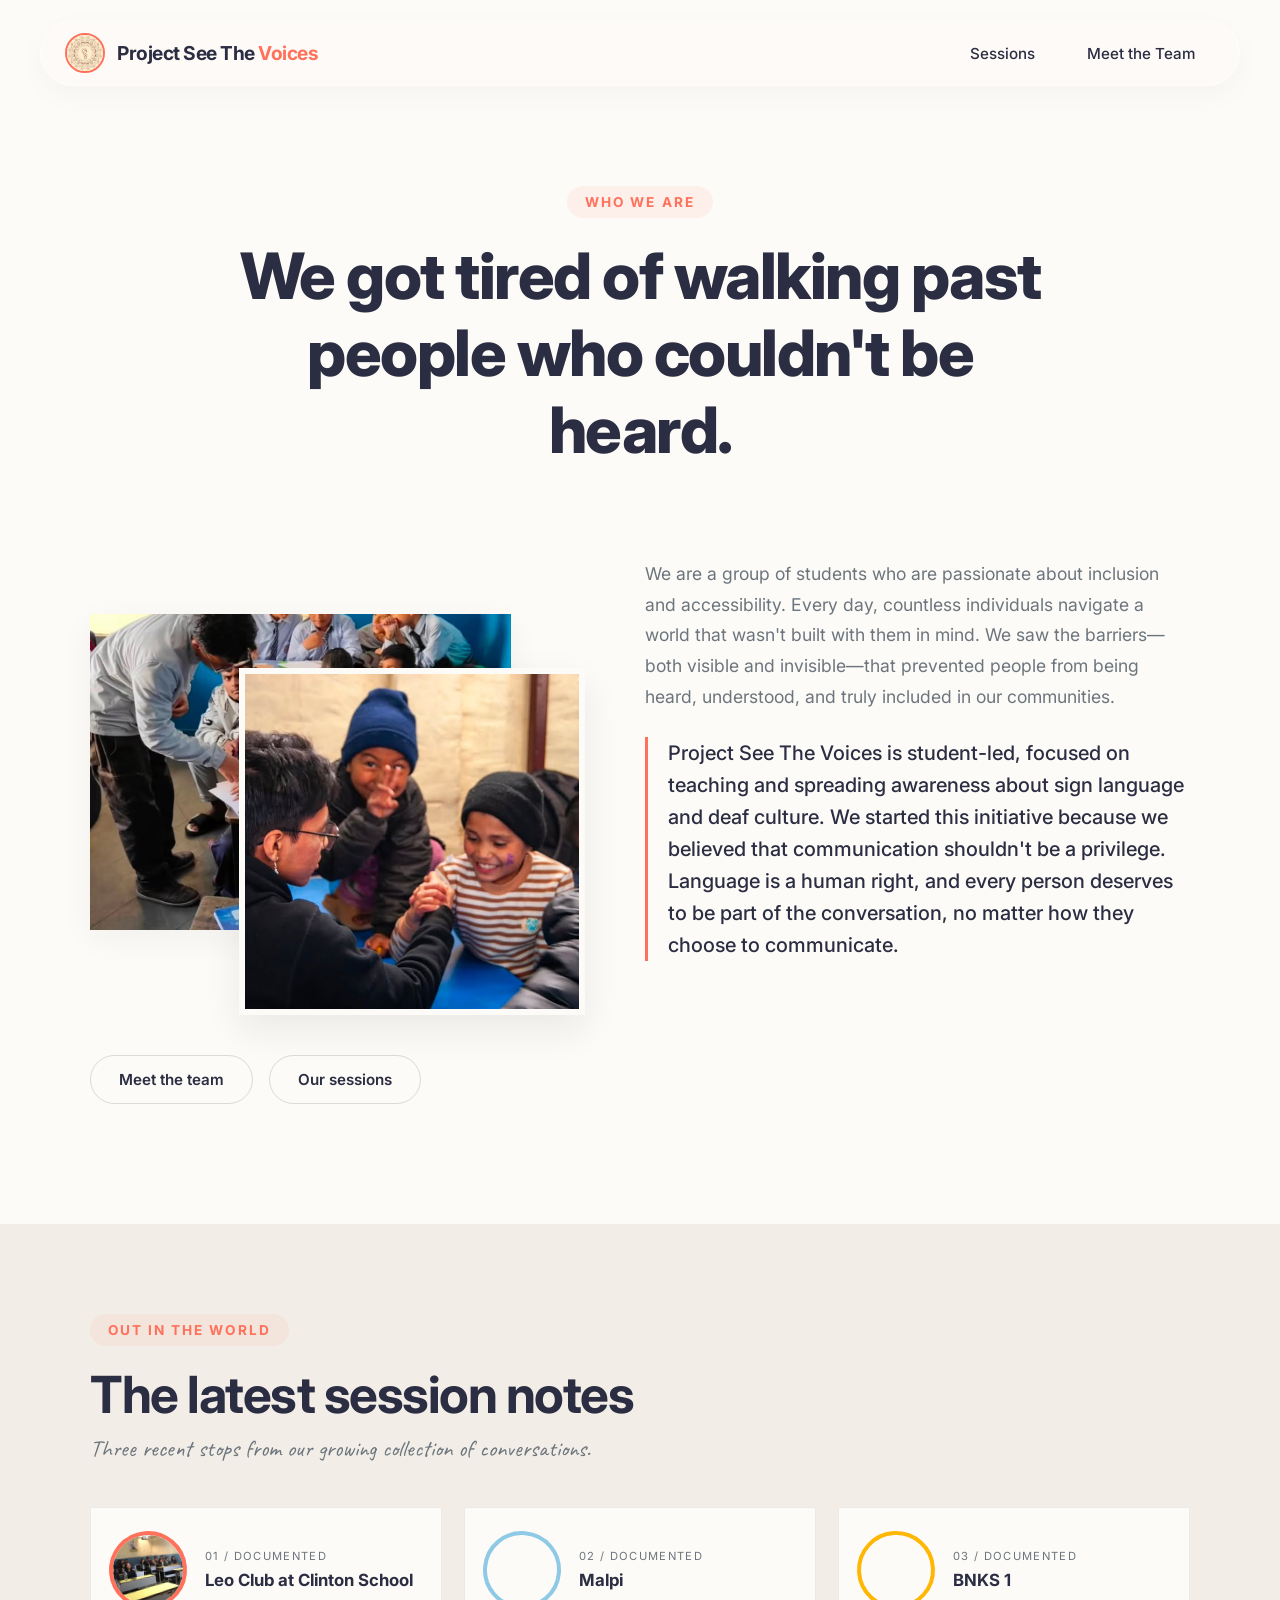
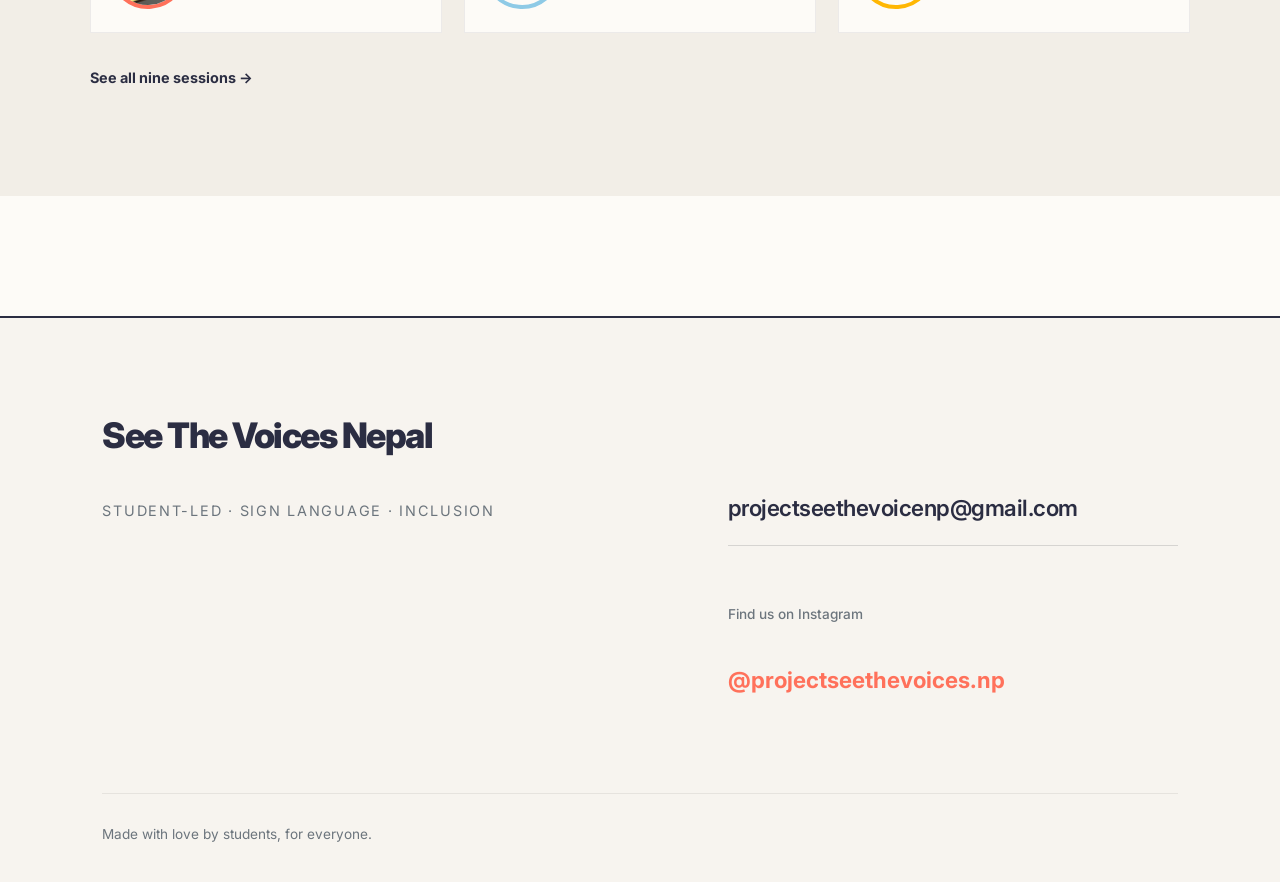
==== commit d568c451: "Add session media and gallery updates" ====
--- a/index.html
+++ b/index.html
@@ -1,98 +1,162 @@
-<!DOCTYPE html>
+﻿<!DOCTYPE html>
 <html lang="en">
-<head>
-  <meta charset="UTF-8" />
-  <meta name="viewport" content="width=device-width, initial-scale=1.0"/>
-  <title>Project See The Voices Nepal</title>
-  <link rel="icon" type="image/png" href="images/logo.png" />
-  <link rel="stylesheet" href="style.css" />
-  <link href="https://fonts.googleapis.com/css2?family=Caveat:wght@400;600;700&family=Patrick+Hand&family=Inter:wght@300;400;500;600&display=swap" rel="stylesheet"/>
-</head>
-<body>
-
-  <nav>
-    <a href="index.html" class="nav-left">
-    <img class="nav-logo-img" src="images/logo.png">
-    <div class="nav-logo">Project See The<span> Voices</span>
-    </div>
-    </a>
-    <div class="nav-right">
-    <a href="Sections/sessions.html" class="nav-team-btn">Sessions</a>
-    <a href="Sections/team.html" class="nav-team-btn">Meet the Team</a>
-    
-    </div>
-  </nav>
-
-  <section class="about-section" id="about">
-    <div class="about-inner">
-      <div class="about-header">
-        <div class="about-tape"></div>
-        <p class="about-label">who we are</p>
-        <h2>We got tired of walking past people who couldn't be heard.</h2>
+  <head>
+    <meta charset="UTF-8" />
+    <meta name="viewport" content="width=device-width, initial-scale=1.0"/>
+    <title>
+      Project See The Voices Nepal
+    </title>
+    <link rel="icon" type="image/png" href="images/logo.png" />
+    <link rel="stylesheet" href="style.css" />
+    <link href="https://fonts.googleapis.com/css2?family=Caveat:wght@400;600;700&family=Patrick+Hand&family=Inter:wght@300;400;500;600&display=swap" rel="stylesheet"/>
+  </head>
+  <body>
+    <nav>
+      <a href="index.html" class="nav-left">
+        <img class="nav-logo-img" src="images/logo.png">
+        <div class="nav-logo">
+          Project See The
+          <span>
+            Voices
+          </span>
+        </div>
+      </a>
+      <div class="nav-right">
+        <a href="Sections/sessions.html" class="nav-team-btn">
+          Sessions
+        </a>
+        <a href="Sections/team.html" class="nav-team-btn">
+          Meet the Team
+        </a>
       </div>
-
-      <div class="about-content-wrapper">
-
-        <div class="about-image about-image-2">
-          <img src="images/index-photos/image2.jpg" alt="Team moment 2">
+    </nav>
+    <section class="about-section" id="about">
+      <div class="about-inner">
+        <div class="about-header">
+          <div class="about-tape">
+          </div>
+          <p class="about-label">
+            who we are
+          </p>
+          <h2>
+            We got tired of walking past people who couldn't be heard.
+          </h2>
         </div>
-
-        <div class="about-image about-image-3">
-          <img src="images/index-photos/image3.jpg" alt="Team moment 3">
+        <div class="about-content-wrapper">
+          <div class="about-image about-image-2">
+            <img src="images/index-photos/image2.jpg" alt="Team moment 2">
+          </div>
+          <div class="about-image about-image-3">
+            <img src="images/index-photos/image3.jpg" alt="Team moment 3">
+          </div>
+          <div class="about-image about-image-4">
+            <img src="images/index-photos/image4.jpg" alt="Team moment 4">
+          </div>
+          <div class="about-essay">
+            <p>
+              We are a group of students who are passionate about inclusion and accessibility. Every day, countless individuals navigate a world that wasn't built with them in mind. We saw the barriers—both visible and invisible—that prevented people from being heard, understood, and truly included in our communities.
+            </p>
+            <p>
+              Project See The Voices is student-led, focused on teaching and spreading awareness about sign language and deaf culture. We started this initiative because we believed that communication shouldn't be a privilege. Language is a human right, and every person deserves to be part of the conversation, no matter how they choose to communicate.
+            </p>
+          </div>
         </div>
-
-        <div class="about-image about-image-4">
-          <img src="images/index-photos/image4.jpg" alt="Team moment 4">
-        </div>
-
-        <div class="about-essay">
-          <p>We are a group of students who are passionate about inclusion and accessibility. Every day, countless individuals navigate a world that wasn't built with them in mind. We saw the barriers—both visible and invisible—that prevented people from being heard, understood, and truly included in our communities.</p>
-          <p>Project See The Voices is student-led, focused on teaching and spreading awareness about sign language and deaf culture. We started this initiative because we believed that communication shouldn't be a privilege. Language is a human right, and every person deserves to be part of the conversation, no matter how they choose to communicate.</p>
-          
+        <div class="about-btns">
+          <a href="Sections/team.html" class="btn-outline">
+            Meet the team
+          </a>
+          <a href="Sections/sessions.html" class="btn-outline">
+            Our sessions
+          </a>
         </div>
       </div>
+    </section>
+    <section class="latest-sessions" aria-labelledby="latest-sessions-title">
+      <div class="latest-sessions-heading">
+        <p class="about-label">
+          out in the world
+        </p>
+        <h2 id="latest-sessions-title">
+          The latest session notes
+        </h2>
+        <p>
+          Three recent stops from our growing collection of conversations.
+        </p>
+      </div>
+      <div class="latest-session-orbit">
+        <a class="latest-session latest-session-one" href="Sections/session-1.html">
+          <span class="latest-session-icon">
+            <img src="images/sessions/02-leo-clinton-school/02-leo-clinton-school-photo-01.jpg" alt="Leo Club visit at Clinton School on February 7, 2026" />
+          </span>
+          <span>
+            <small>
+              01 / documented
+            </small>
+            <strong>
+              Leo Club at Clinton School
+            </strong>
+          </span>
+        </a>
+        <a class="latest-session latest-session-two" href="Sections/session-2.html">
+          <span class="latest-session-icon">
+            <video muted preload="metadata" aria-label="Video from the Malpi visit on June 18, 2026">
+              <source src="images/sessions/05-malpi/05-malpi-video-01.mov" type="video/quicktime" />
+            </video>
+          </span>
+          <span>
+            <small>
+              02 / documented
+            </small>
+            <strong>
+              Malpi
+            </strong>
+          </span>
+        </a>
+        <a class="latest-session latest-session-three" href="Sections/session-3.html">
+          <span class="latest-session-icon">
+            <video muted preload="metadata" aria-label="Video from the BNKS 1 visit on June 26, 2026">
+              <source src="images/sessions/06-bnks-1/06-bnks-1-video-01.mp4" type="video/mp4" />
+            </video>
+          </span>
+          <span>
+            <small>
+              03 / documented
+            </small>
+            <strong>
+              BNKS 1
+            </strong>
+          </span>
+        </a>
+      </div>
+      <a class="latest-sessions-all" href="Sections/sessions.html">
+        See all nine sessions
+        <span aria-hidden="true">
+          &#8594;
+        </span>
+      </a>
+    </section>
+    <footer id="contact">
+      <p class="f-logo">
+        See The Voices Nepal
+      </p>
+      <p>
+        Student-Led · Sign Language · Inclusion
+      </p>
+      <p>
+        projectseethevoicenp@gmail.com
+      </p>
+      <p class="f-insta-label">
+        Find us on Instagram
+      </p>
+      <a href="https://www.instagram.com/projectseethevoices.np/" target="_blank" class="f-insta">
+        @projectseethevoices.np
+      </a>
+      <p class="f-small">
+        Made with love by students, for everyone.
+      </p>
+    </footer>
+    <script src="script.js">
+    </script>
+  </body>
+</html>
 
-      <div class="about-btns">
-        <a href="Sections/team.html" class="btn-outline">Meet the team</a>
-        <a href="Sections/sessions.html" class="btn-outline">Our sessions</a>
-      </div>
-    </div>
-  </section>
-
-  <section class="latest-sessions" aria-labelledby="latest-sessions-title">
-    <div class="latest-sessions-heading">
-      <p class="about-label">out in the world</p>
-      <h2 id="latest-sessions-title">The latest session notes</h2>
-      <p>Three recent stops from our growing collection of conversations.</p>
-    </div>
-    <div class="latest-session-orbit">
-      <a class="latest-session latest-session-one" href="Sections/session-9.html">
-        <span class="latest-session-icon"><img src="images/index-photos/image4.jpg" alt="Proxy image from session 9" /></span>
-        <span><small>09 / latest</small><strong>What we carry on</strong></span>
-      </a>
-      <a class="latest-session latest-session-two" href="Sections/session-8.html">
-        <span class="latest-session-icon"><img src="images/baalsewa.jpg" alt="Proxy image from session 8" /></span>
-        <span><small>08 / recent</small><strong>Access in action</strong></span>
-      </a>
-      <a class="latest-session latest-session-three" href="Sections/session-7.html">
-        <span class="latest-session-icon"><img src="images/trinity.jpg" alt="Proxy image from session 7" /></span>
-        <span><small>07 / recent</small><strong>A room that listens</strong></span>
-      </a>
-    </div>
-    <a class="latest-sessions-all" href="Sections/sessions.html">See all nine sessions <span aria-hidden="true">&#8594;</span></a>
-  </section>
-
-  
-
-  <footer id="contact">
-    <p class="f-logo">See The Voices Nepal</p>
-    <p>Student-Led · Sign Language · Inclusion</p>
-    <p>projectseethevoicenp@gmail.com</p>
-    <p class="f-insta-label">Find us on Instagram</p>
-    <a href="https://www.instagram.com/projectseethevoices.np/" target="_blank" class="f-insta">@projectseethevoices.np</a>
-    <p class="f-small">Made with love by students, for everyone.</p>
-  </footer>
-
-  <script src="script.js"></script>
-</body>
-</html>
--- a/style.css
+++ b/style.css
@@ -228,6 +228,7 @@
 .latest-session-three .latest-session-icon { border-color: var(--accent-yellow); transform: rotate(-3deg); }
 
 .latest-session-icon img { height: 100%; object-fit: cover; width: 100%; }
+.latest-session-icon video { height: 100%; object-fit: cover; width: 100%; }
 .latest-session small { color: var(--text-muted); display: block; font-size: 0.7rem; letter-spacing: 0.12em; margin-bottom: 7px; text-transform: uppercase; }
 .latest-session strong { display: block; font-family: 'Inter', sans-serif; font-size: 1.05rem; line-height: 1.25; }
 
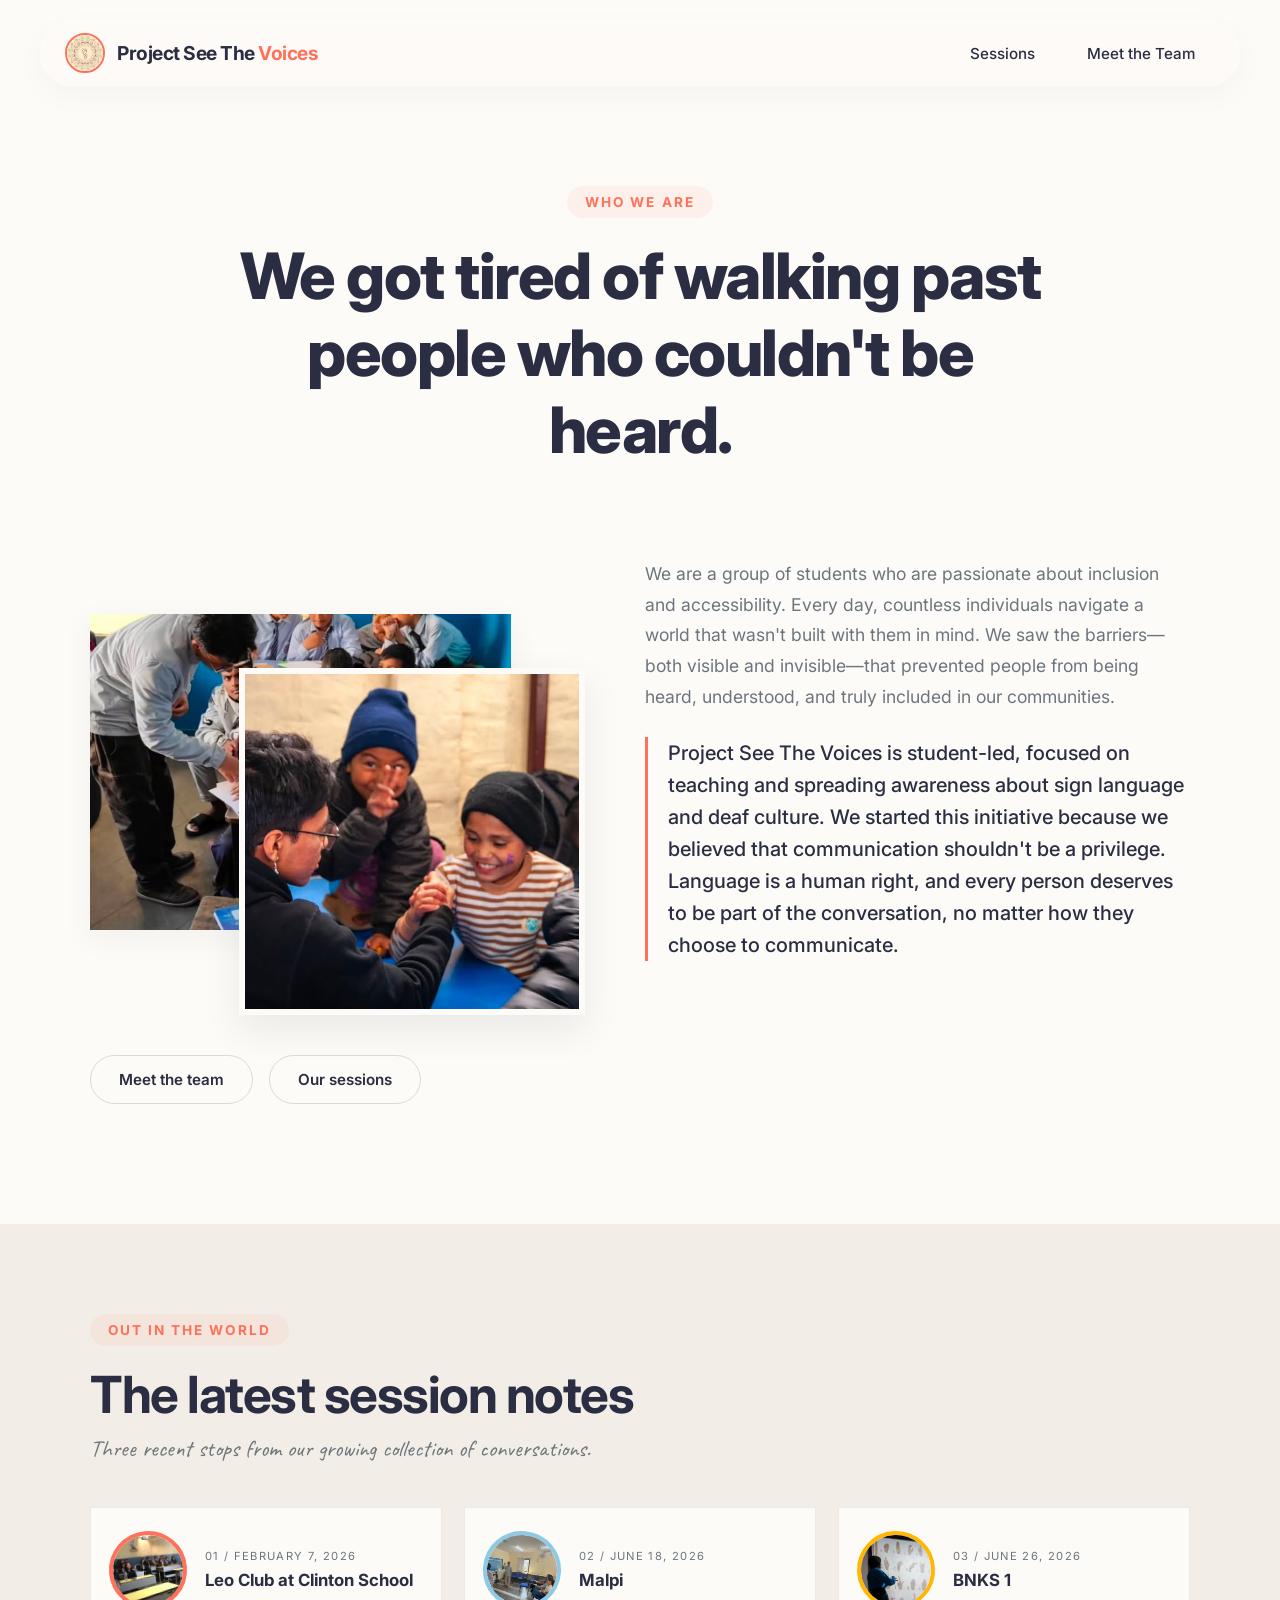
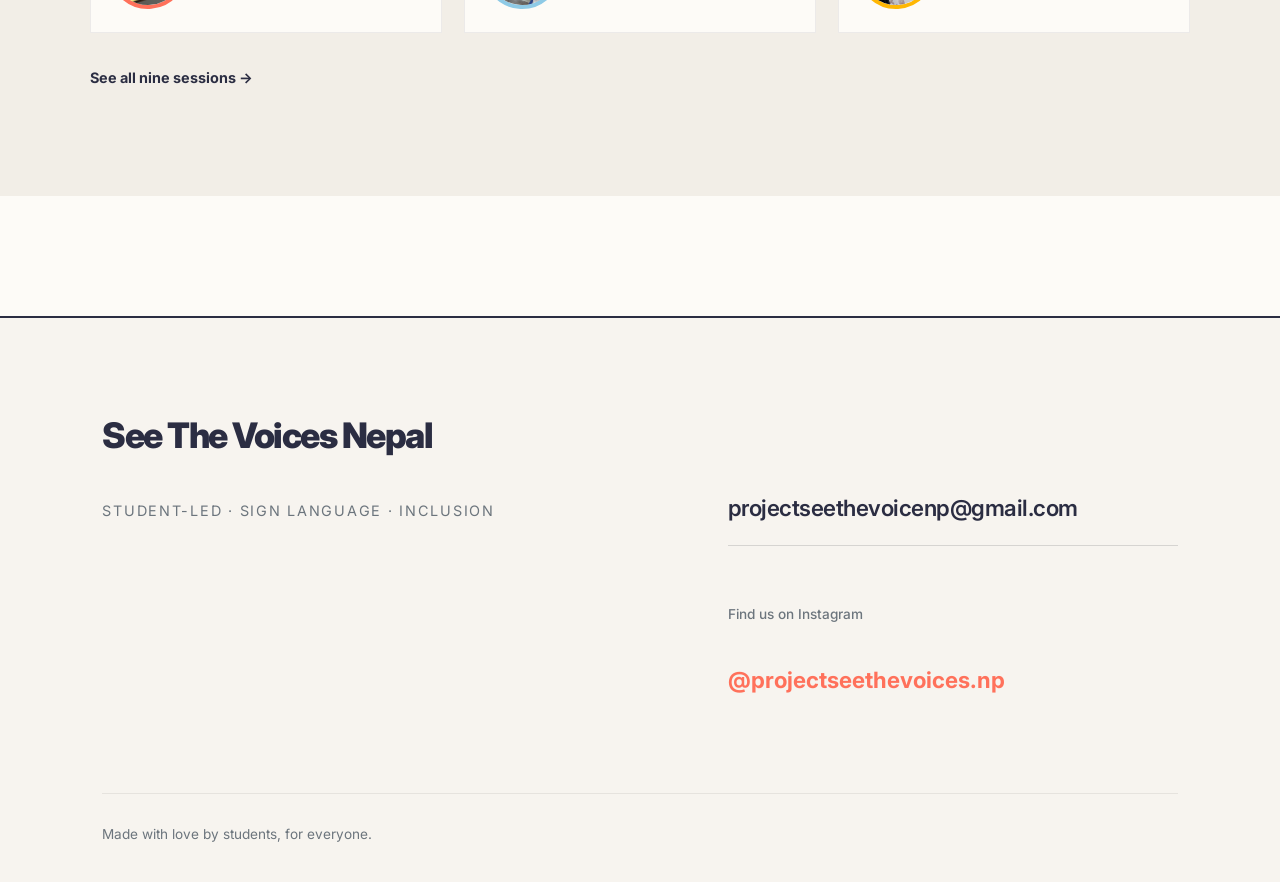
==== commit ca44d349: "Update session details and improve layout for better readability" ====
--- a/index.html
+++ b/index.html
@@ -84,43 +84,39 @@
         </p>
       </div>
       <div class="latest-session-orbit">
-        <a class="latest-session latest-session-one" href="Sections/session-1.html">
+        <a class="latest-session latest-session-one" href="Sections/session-2.html">
           <span class="latest-session-icon">
             <img src="images/sessions/02-leo-clinton-school/02-leo-clinton-school-photo-01.jpg" alt="Leo Club visit at Clinton School on February 7, 2026" />
           </span>
           <span>
             <small>
-              01 / documented
+              01 / February 7, 2026
             </small>
             <strong>
               Leo Club at Clinton School
             </strong>
           </span>
         </a>
-        <a class="latest-session latest-session-two" href="Sections/session-2.html">
+        <a class="latest-session latest-session-two" href="Sections/session-5.html">
           <span class="latest-session-icon">
-            <video muted preload="metadata" aria-label="Video from the Malpi visit on June 18, 2026">
-              <source src="images/sessions/05-malpi/05-malpi-video-01.mov" type="video/quicktime" />
-            </video>
+            <img src="images/sessions/05-malpi/05-malpi-photo-01.jpg" alt="Malpi visit on June 18, 2026" />
           </span>
           <span>
             <small>
-              02 / documented
+              02 / June 18, 2026
             </small>
             <strong>
               Malpi
             </strong>
           </span>
         </a>
-        <a class="latest-session latest-session-three" href="Sections/session-3.html">
+        <a class="latest-session latest-session-three" href="Sections/session-6.html">
           <span class="latest-session-icon">
-            <video muted preload="metadata" aria-label="Video from the BNKS 1 visit on June 26, 2026">
-              <source src="images/sessions/06-bnks-1/06-bnks-1-video-01.mp4" type="video/mp4" />
-            </video>
+            <img src="images/sessions/06-bnks-1/06-bnks-1-photo-01.png" alt="BNKS 1 visit on June 26, 2026" />
           </span>
           <span>
             <small>
-              03 / documented
+              03 / June 26, 2026
             </small>
             <strong>
               BNKS 1
--- a/style.css
+++ b/style.css
@@ -228,7 +228,6 @@
 .latest-session-three .latest-session-icon { border-color: var(--accent-yellow); transform: rotate(-3deg); }
 
 .latest-session-icon img { height: 100%; object-fit: cover; width: 100%; }
-.latest-session-icon video { height: 100%; object-fit: cover; width: 100%; }
 .latest-session small { color: var(--text-muted); display: block; font-size: 0.7rem; letter-spacing: 0.12em; margin-bottom: 7px; text-transform: uppercase; }
 .latest-session strong { display: block; font-family: 'Inter', sans-serif; font-size: 1.05rem; line-height: 1.25; }
 
@@ -250,6 +249,16 @@
 .latest-sessions-all:hover { color: var(--accent-coral); }
 
 @media (max-width: 768px) {
+  .about-section { padding: 56px 20px 78px; }
+  .about-header { margin-bottom: 38px; }
+  .about-content-wrapper { display: flex; flex-direction: column; gap: 30px; margin-top: 0; }
+  .about-image-2, .about-image-3 { flex: none; margin: 0; width: 100%; }
+  .about-image-2 { align-self: flex-start; max-width: 460px; }
+  .about-image-3 { align-self: flex-end; border-width: 4px; max-width: 300px; }
+  .about-essay { order: 3; }
+  .about-essay p { font-size: 1rem; }
+  .about-essay p:nth-child(2) { font-size: 1.1rem; }
+  .about-btns { flex-wrap: wrap; margin-top: 30px; }
   .latest-session-orbit { grid-template-columns: 1fr; max-width: 560px; }
   .latest-sessions { padding: 70px 20px 80px; }
 }
